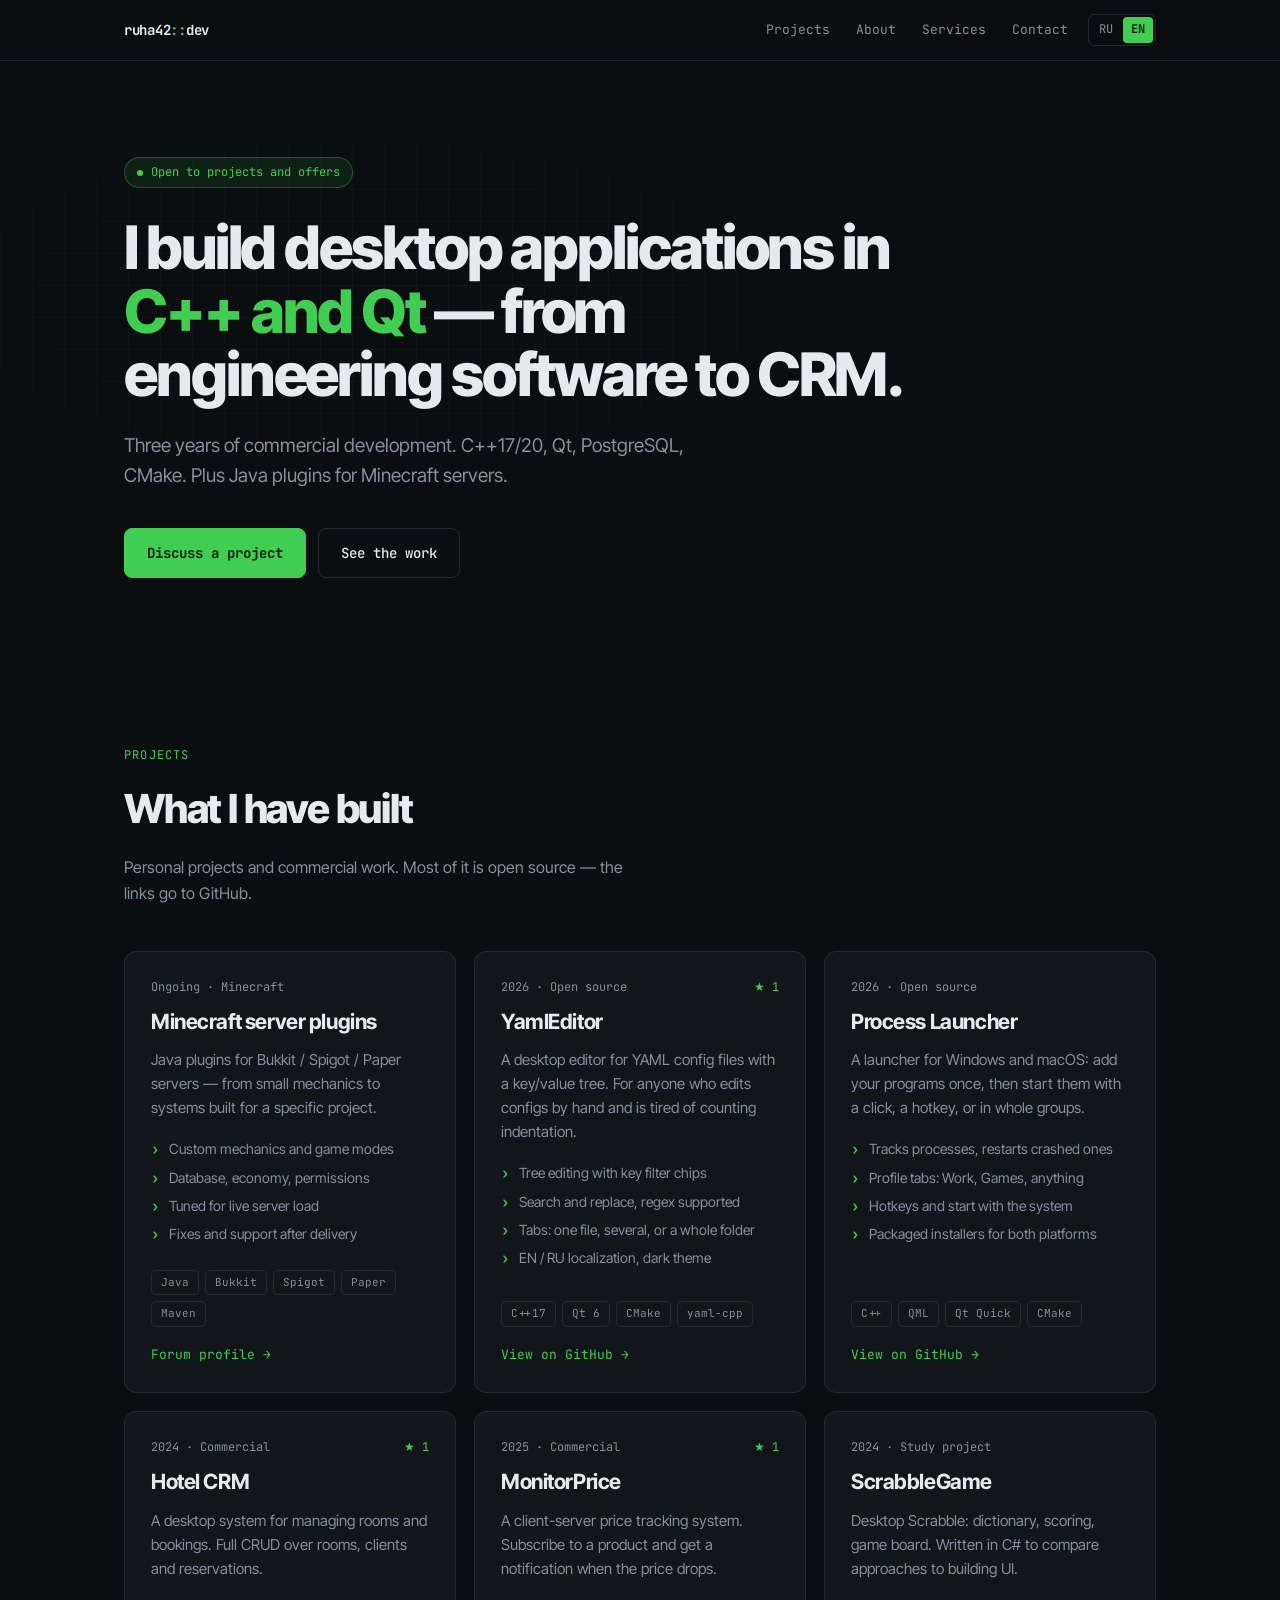
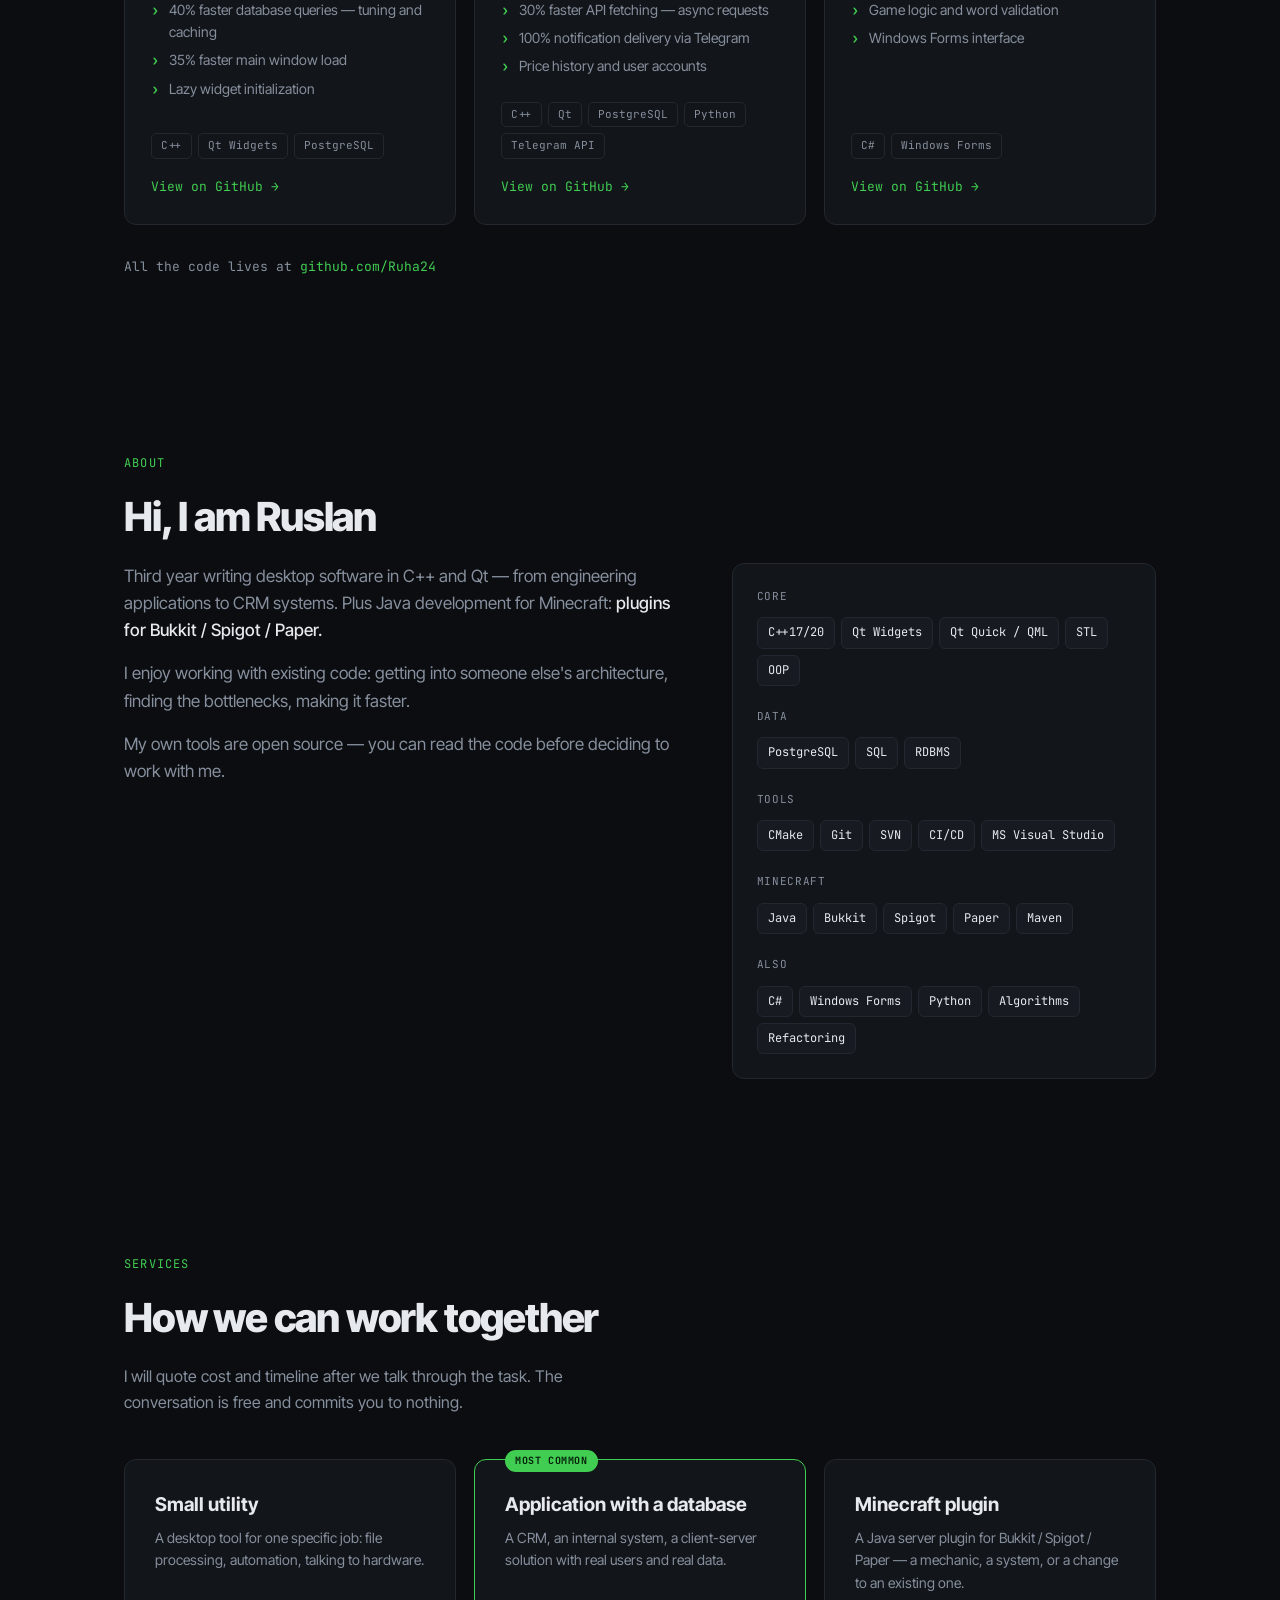
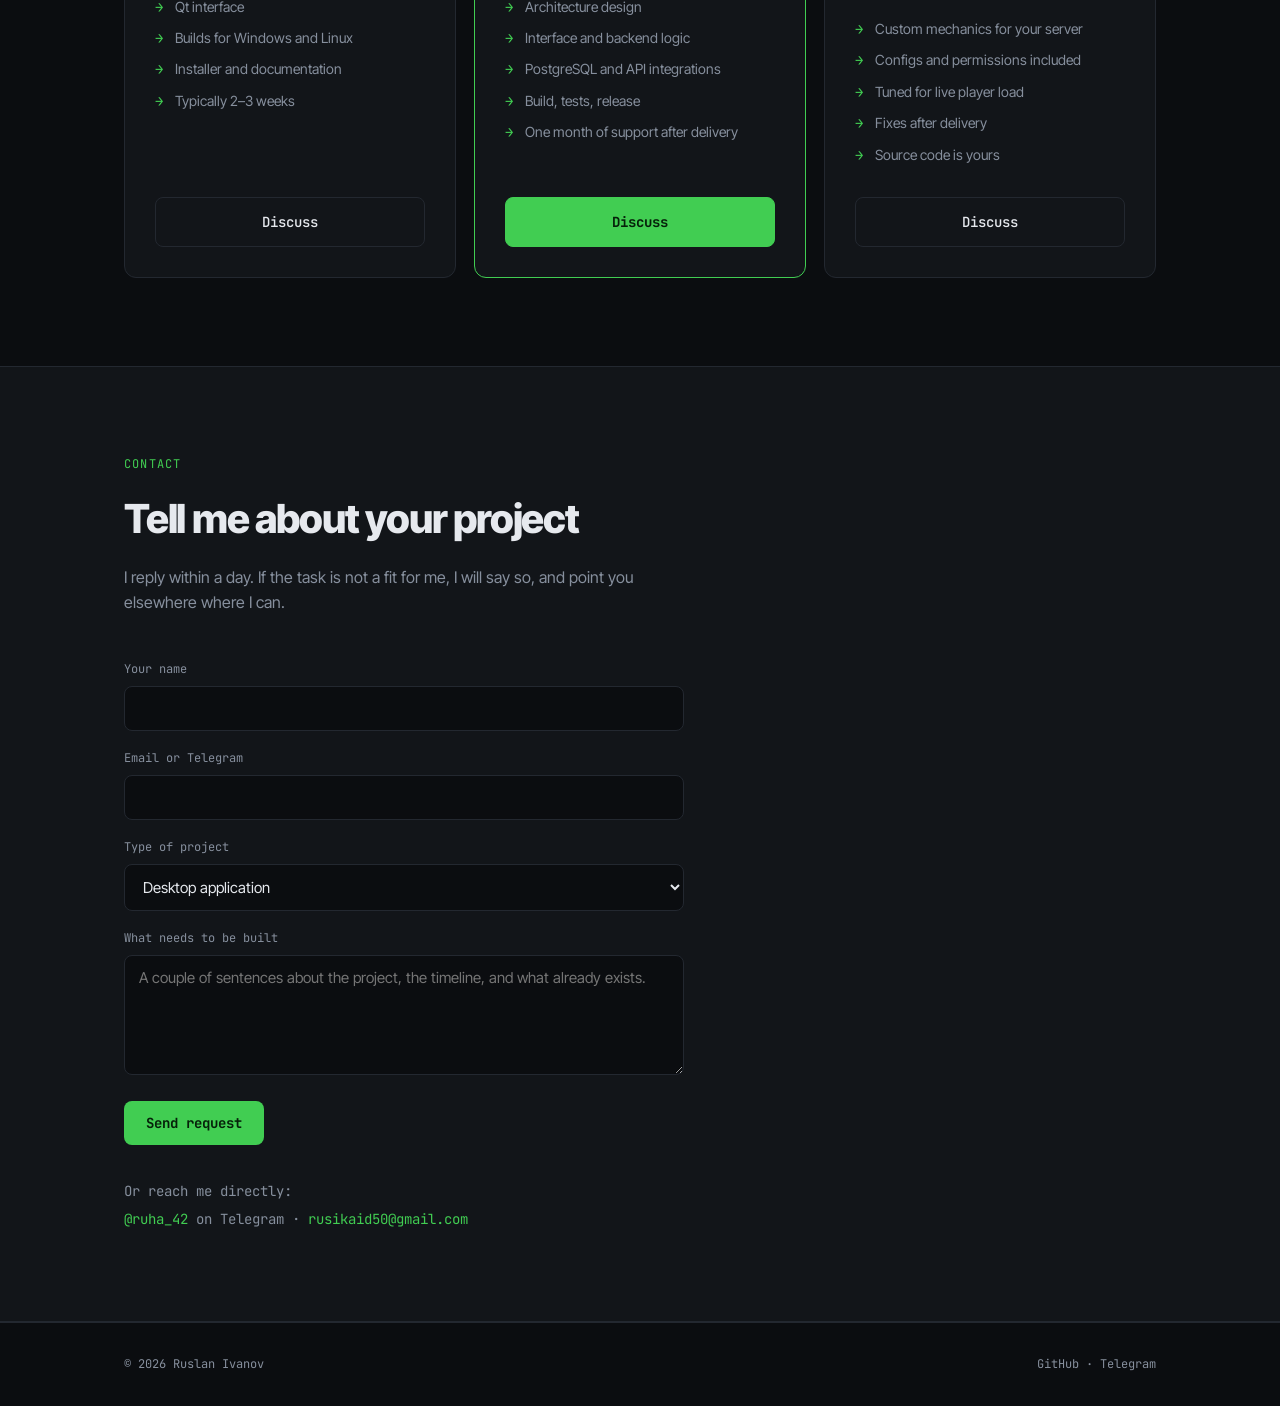
==== en/index.html @ a9521fc8 "Added multi language site" ====
<!DOCTYPE html>
<html lang="en">
<head>
<meta charset="utf-8">
<meta name="viewport" content="width=device-width, initial-scale=1">
<title>Ruslan Ivanov — C++ / Qt Developer</title>
<meta name="description" content="C++ developer with commercial experience. Desktop applications in C++17/20, Qt, PostgreSQL, CMake.">
<link rel="alternate" hreflang="ru" href="/">
<link rel="alternate" hreflang="en" href="/en/">
<link rel="alternate" hreflang="x-default" href="/">
<link rel="preconnect" href="https://fonts.googleapis.com">
<link rel="preconnect" href="https://fonts.gstatic.com" crossorigin>
<link href="https://fonts.googleapis.com/css2?family=JetBrains+Mono:wght@400;500;700&family=Inter+Tight:wght@400;500;700;800&display=swap" rel="stylesheet">
<style>
:root{
  --ink:#0B0D10;
  --panel:#121519;
  --panel-2:#171B21;
  --line:#232830;
  --text:#E6E9EE;
  --muted:#868F9D;
  --signal:#41CD52;      /* Qt green */
  --signal-dim:rgba(65,205,82,.1);
  --mono:'JetBrains Mono',ui-monospace,monospace;
  --sans:'Inter Tight',system-ui,sans-serif;
}
*{box-sizing:border-box;margin:0;padding:0}
html{scroll-behavior:smooth}
body{background:var(--ink);color:var(--text);font-family:var(--sans);line-height:1.6;-webkit-font-smoothing:antialiased}
a{color:inherit}
.wrap{max-width:1080px;margin:0 auto;padding:0 24px}

nav{position:sticky;top:0;z-index:50;background:rgba(11,13,16,.85);backdrop-filter:blur(12px);border-bottom:1px solid var(--line)}
.nav-in{display:flex;align-items:center;justify-content:space-between;height:60px}
.logo{font-family:var(--mono);font-size:14px;font-weight:700;letter-spacing:-.02em}
.logo b{color:var(--signal)}
.nav-links{display:flex;gap:26px;font-family:var(--mono);font-size:13px}
.nav-links a{text-decoration:none;color:var(--muted);transition:color .2s}
.nav-links a:hover{color:var(--text)}
.lang{display:flex;gap:2px;font-family:var(--mono);font-size:12px;border:1px solid var(--line);border-radius:6px;padding:2px}
.lang a{text-decoration:none;color:var(--muted);padding:3px 8px;border-radius:4px;transition:.2s}
.lang a:hover{color:var(--text)}
.lang a.on{background:var(--signal);color:#06210A;font-weight:700}
.nav-right{display:flex;align-items:center;gap:20px}
@media(max-width:680px){.nav-links{display:none}}

.hero{padding:96px 0 80px;position:relative;overflow:hidden}
.hero::before{
  content:"";position:absolute;inset:0;
  background:linear-gradient(var(--line) 1px,transparent 1px) 0 0/100% 32px,
             linear-gradient(90deg,var(--line) 1px,transparent 1px) 0 0/32px 100%;
  opacity:.3;
  mask-image:radial-gradient(ellipse 70% 60% at 28% 40%,#000 0%,transparent 75%);
  pointer-events:none;
}
.hero-in{position:relative}
.status{display:inline-flex;align-items:center;gap:8px;font-family:var(--mono);font-size:12px;color:var(--signal);
  border:1px solid rgba(65,205,82,.3);background:var(--signal-dim);padding:5px 12px;border-radius:100px;margin-bottom:28px}
.dot{width:6px;height:6px;border-radius:50%;background:var(--signal);animation:pulse 2s infinite}
@keyframes pulse{0%,100%{opacity:1}50%{opacity:.35}}
h1{font-size:clamp(34px,5.6vw,60px);font-weight:800;line-height:1.06;letter-spacing:-.035em;max-width:20ch;margin-bottom:24px}
h1 em{font-style:normal;color:var(--signal)}
.lede{font-size:19px;color:var(--muted);max-width:56ch;margin-bottom:36px}
.btns{display:flex;gap:12px;flex-wrap:wrap}
.btn{font-family:var(--mono);font-size:14px;font-weight:500;padding:13px 22px;border-radius:8px;
  text-decoration:none;border:1px solid var(--line);transition:.2s;display:inline-block}
.btn-a{background:var(--signal);color:#06210A;border-color:var(--signal);font-weight:700}
.btn-a:hover{background:#5BDD6B;transform:translateY(-2px)}
.btn-b{color:var(--text)}
.btn-b:hover{border-color:var(--muted);background:var(--panel)}


section{padding:88px 0}
.eyebrow{font-family:var(--mono);font-size:12px;color:var(--signal);letter-spacing:.1em;text-transform:uppercase;margin-bottom:12px}
h2{font-size:clamp(28px,4vw,40px);font-weight:800;letter-spacing:-.03em;margin-bottom:14px}
.sub{color:var(--muted);max-width:58ch;margin-bottom:44px}

.grid{display:grid;grid-template-columns:repeat(auto-fill,minmax(310px,1fr));gap:18px}
.card{background:var(--panel);border:1px solid var(--line);border-radius:12px;padding:26px;
  transition:.25s;position:relative;overflow:hidden;display:flex;flex-direction:column}
.card::after{content:"";position:absolute;top:0;left:0;right:0;height:2px;background:var(--signal);
  transform:scaleX(0);transform-origin:left;transition:transform .3s}
.card:hover{border-color:#31384380;transform:translateY(-4px)}
.card:hover::after{transform:scaleX(1)}
.card-meta{font-family:var(--mono);font-size:12px;color:var(--muted);display:flex;justify-content:space-between;align-items:center}
.star{color:var(--signal)}
.card h3{font-size:21px;font-weight:700;letter-spacing:-.02em;margin:8px 0 10px}
.card p{font-size:15px;color:var(--muted);margin-bottom:18px}
.card ul{list-style:none;margin:0 0 18px;font-size:14px;color:var(--muted)}
.card li{padding-left:18px;position:relative;margin-bottom:6px}
.card li::before{content:"›";position:absolute;left:0;color:var(--signal);font-family:var(--mono);font-weight:700}
.tags{display:flex;gap:6px;flex-wrap:wrap;margin-top:auto}
.tag{font-family:var(--mono);font-size:11px;color:var(--muted);border:1px solid var(--line);padding:3px 9px;border-radius:5px}
.card-link{display:inline-block;margin-top:18px;font-family:var(--mono);font-size:13px;color:var(--signal);text-decoration:none}
.card-link:hover{text-decoration:underline}
.gh-note{margin-top:32px;font-family:var(--mono);font-size:13px;color:var(--muted)}
.gh-note a{color:var(--signal);text-decoration:none}
.gh-note a:hover{text-decoration:underline}

.about{display:grid;grid-template-columns:1.3fr 1fr;gap:56px;align-items:start}
@media(max-width:880px){.about{grid-template-columns:1fr;gap:36px}}
.about p{margin-bottom:16px;color:var(--muted);font-size:17px}
.about p strong{color:var(--text);font-weight:500}
.stack-box{background:var(--panel);border:1px solid var(--line);border-radius:12px;padding:24px}
.stack-t{font-family:var(--mono);font-size:11px;color:var(--muted);text-transform:uppercase;letter-spacing:.06em;margin-bottom:12px}
.stack-t:not(:first-child){margin-top:22px}
.chips{display:flex;flex-wrap:wrap;gap:6px}
.chip{font-family:var(--mono);font-size:12px;background:var(--panel-2);border:1px solid var(--line);padding:5px 10px;border-radius:6px}

.prices{display:grid;grid-template-columns:repeat(3,1fr);gap:18px}
@media(max-width:880px){.prices{grid-template-columns:1fr}}
.price{background:var(--panel);border:1px solid var(--line);border-radius:12px;padding:30px;display:flex;flex-direction:column}
.price.hi{border-color:var(--signal);position:relative}
.price.hi::before{content:"most common";position:absolute;top:-10px;left:30px;font-family:var(--mono);font-size:10px;
  text-transform:uppercase;letter-spacing:.06em;background:var(--signal);color:#06210A;padding:3px 10px;border-radius:100px;font-weight:700}
.price h3{font-size:19px;font-weight:700;margin-bottom:6px}
.price-desc{font-size:14px;color:var(--muted);margin-bottom:20px;min-height:44px}
.price ul{list-style:none;margin:4px 0 22px;flex:1}
.price li{font-size:14px;color:var(--muted);padding-left:20px;position:relative;margin-bottom:9px}
.price li::before{content:"→";position:absolute;left:0;color:var(--signal);font-family:var(--mono)}
.price .btn{text-align:center}

.contact{background:var(--panel);border-block:1px solid var(--line)}
.form{max-width:560px}
.field{margin-bottom:18px}
label{display:block;font-family:var(--mono);font-size:12px;color:var(--muted);margin-bottom:7px}
input,textarea,select{width:100%;background:var(--ink);border:1px solid var(--line);border-radius:8px;
  padding:12px 14px;color:var(--text);font-family:var(--sans);font-size:15px;transition:.2s}
input:focus,textarea:focus,select:focus{outline:none;border-color:var(--signal);box-shadow:0 0 0 3px var(--signal-dim)}
textarea{resize:vertical;min-height:120px}
.form button{border:none;cursor:pointer;font-family:var(--mono);width:auto}
.direct{margin-top:32px;font-family:var(--mono);font-size:14px;color:var(--muted);line-height:2}
.direct a{color:var(--signal);text-decoration:none}
.direct a:hover{text-decoration:underline}

footer{padding:32px 0;border-top:1px solid var(--line)}
.foot{display:flex;justify-content:space-between;flex-wrap:wrap;gap:12px;font-family:var(--mono);font-size:12px;color:var(--muted)}
.foot a{text-decoration:none;transition:color .2s}
.foot a:hover{color:var(--text)}

*:focus-visible{outline:2px solid var(--signal);outline-offset:3px}
@media(prefers-reduced-motion:reduce){*{animation:none!important;transition:none!important}}
</style>
</head>
<body>

<nav>
  <div class="wrap nav-in">
    <div class="logo">ruha42<b>::</b>dev</div>
    <div class="nav-right">
      <div class="nav-links">
        <a href="#works">Projects</a>
        <a href="#about">About</a>
        <a href="#pricing">Services</a>
        <a href="#contact">Contact</a>
      </div>
      <div class="lang">
        <a href="/" data-lang="ru">RU</a>
        <a href="/en/" class="on" data-lang="en">EN</a>
      </div>
    </div>
  </div>
</nav>

<header class="hero">
  <div class="wrap hero-in">
    <div class="status"><span class="dot"></span>Open to projects and offers</div>
    <h1>I build desktop applications in <em>C++ and Qt</em> — from engineering software to CRM.</h1>
    <p class="lede">Three years of commercial development. C++17/20, Qt, PostgreSQL, CMake. Plus Java plugins for Minecraft servers.</p>
    <div class="btns">
      <a href="#contact" class="btn btn-a">Discuss a project</a>
      <a href="#works" class="btn btn-b">See the work</a>
    </div>
  </div>
</header>

<section id="works">
  <div class="wrap">
    <div class="eyebrow">Projects</div>
    <h2>What I have built</h2>
    <p class="sub">Personal projects and commercial work. Most of it is open source — the links go to GitHub.</p>
    <div class="grid">

      <article class="card">
        <div class="card-meta"><span>Ongoing · Minecraft</span></div>
        <h3>Minecraft server plugins</h3>
        <p>Java plugins for Bukkit / Spigot / Paper servers — from small mechanics to systems built for a specific project.</p>
        <ul>
          <li>Custom mechanics and game modes</li>
          <li>Database, economy, permissions</li>
          <li>Tuned for live server load</li>
          <li>Fixes and support after delivery</li>
        </ul>
        <div class="tags"><span class="tag">Java</span><span class="tag">Bukkit</span><span class="tag">Spigot</span><span class="tag">Paper</span><span class="tag">Maven</span></div>
        <a href="https://black-minecraft.com/threads/java-razrabotchik-pod-bukkit-spigot-paper.15407/" class="card-link">Forum profile →</a>
      </article>

      <article class="card">
        <div class="card-meta"><span>2026 · Open source</span><span class="star">★ 1</span></div>
        <h3>YamlEditor</h3>
        <p>A desktop editor for YAML config files with a key/value tree. For anyone who edits configs by hand and is tired of counting indentation.</p>
        <ul>
          <li>Tree editing with key filter chips</li>
          <li>Search and replace, regex supported</li>
          <li>Tabs: one file, several, or a whole folder</li>
          <li>EN / RU localization, dark theme</li>
        </ul>
        <div class="tags"><span class="tag">C++17</span><span class="tag">Qt 6</span><span class="tag">CMake</span><span class="tag">yaml-cpp</span></div>
        <a href="https://github.com/Ruha24/YamlEditor" class="card-link">View on GitHub →</a>
      </article>

      <article class="card">
        <div class="card-meta"><span>2026 · Open source</span></div>
        <h3>Process Launcher</h3>
        <p>A launcher for Windows and macOS: add your programs once, then start them with a click, a hotkey, or in whole groups.</p>
        <ul>
          <li>Tracks processes, restarts crashed ones</li>
          <li>Profile tabs: Work, Games, anything</li>
          <li>Hotkeys and start with the system</li>
          <li>Packaged installers for both platforms</li>
        </ul>
        <div class="tags"><span class="tag">C++</span><span class="tag">QML</span><span class="tag">Qt Quick</span><span class="tag">CMake</span></div>
        <a href="https://github.com/Ruha24/ProcessLauncher" class="card-link">View on GitHub →</a>
      </article>

      <article class="card">
        <div class="card-meta"><span>2024 · Commercial</span><span class="star">★ 1</span></div>
        <h3>Hotel CRM</h3>
        <p>A desktop system for managing rooms and bookings. Full CRUD over rooms, clients and reservations.</p>
        <ul>
          <li>40% faster database queries — tuning and caching</li>
          <li>35% faster main window load</li>
          <li>Lazy widget initialization</li>
        </ul>
        <div class="tags"><span class="tag">C++</span><span class="tag">Qt Widgets</span><span class="tag">PostgreSQL</span></div>
        <a href="https://github.com/Ruha24/HotelQt" class="card-link">View on GitHub →</a>
      </article>

      <article class="card">
        <div class="card-meta"><span>2025 · Commercial</span><span class="star">★ 1</span></div>
        <h3>MonitorPrice</h3>
        <p>A client-server price tracking system. Subscribe to a product and get a notification when the price drops.</p>
        <ul>
          <li>30% faster API fetching — async requests</li>
          <li>100% notification delivery via Telegram</li>
          <li>Price history and user accounts</li>
        </ul>
        <div class="tags"><span class="tag">C++</span><span class="tag">Qt</span><span class="tag">PostgreSQL</span><span class="tag">Python</span><span class="tag">Telegram API</span></div>
        <a href="https://github.com/Ruha24/MonitorPrice" class="card-link">View on GitHub →</a>
      </article>

      <article class="card">
        <div class="card-meta"><span>2024 · Study project</span></div>
        <h3>ScrabbleGame</h3>
        <p>Desktop Scrabble: dictionary, scoring, game board. Written in C# to compare approaches to building UI.</p>
        <ul>
          <li>Game logic and word validation</li>
          <li>Windows Forms interface</li>
        </ul>
        <div class="tags"><span class="tag">C#</span><span class="tag">Windows Forms</span></div>
        <a href="https://github.com/Ruha24/ScrabbleGame" class="card-link">View on GitHub →</a>
      </article>

    </div>
    <p class="gh-note">All the code lives at <a href="https://github.com/Ruha24">github.com/Ruha24</a></p>
  </div>
</section>

<section id="about">
  <div class="wrap">
    <div class="eyebrow">About</div>
    <h2>Hi, I am Ruslan</h2>
    <div class="about">
      <div>
        <p>Third year writing desktop software in C++ and Qt — from engineering applications to CRM systems. Plus Java development for Minecraft: <strong>plugins for Bukkit / Spigot / Paper.</strong></p>
        <p>I enjoy working with existing code: getting into someone else's architecture, finding the bottlenecks, making it faster.</p>
        <p>My own tools are open source — you can read the code before deciding to work with me.</p>
      </div>
      <aside class="stack-box">
        <div class="stack-t">Core</div>
        <div class="chips"><span class="chip">C++17/20</span><span class="chip">Qt Widgets</span><span class="chip">Qt Quick / QML</span><span class="chip">STL</span><span class="chip">OOP</span></div>
        <div class="stack-t">Data</div>
        <div class="chips"><span class="chip">PostgreSQL</span><span class="chip">SQL</span><span class="chip">RDBMS</span></div>
        <div class="stack-t">Tools</div>
        <div class="chips"><span class="chip">CMake</span><span class="chip">Git</span><span class="chip">SVN</span><span class="chip">CI/CD</span><span class="chip">MS Visual Studio</span></div>
        <div class="stack-t">Minecraft</div>
        <div class="chips"><span class="chip">Java</span><span class="chip">Bukkit</span><span class="chip">Spigot</span><span class="chip">Paper</span><span class="chip">Maven</span></div>
        <div class="stack-t">Also</div>
        <div class="chips"><span class="chip">C#</span><span class="chip">Windows Forms</span><span class="chip">Python</span><span class="chip">Algorithms</span><span class="chip">Refactoring</span></div>
      </aside>
    </div>
  </div>
</section>

<section id="pricing">
  <div class="wrap">
    <div class="eyebrow">Services</div>
    <h2>How we can work together</h2>
    <p class="sub">I will quote cost and timeline after we talk through the task. The conversation is free and commits you to nothing.</p>
    <div class="prices">

      <div class="price">
        <h3>Small utility</h3>
        <p class="price-desc">A desktop tool for one specific job: file processing, automation, talking to hardware.</p>
        <ul>
          <li>Qt interface</li>
          <li>Builds for Windows and Linux</li>
          <li>Installer and documentation</li>
          <li>Typically 2–3 weeks</li>
        </ul>
        <a href="#contact" class="btn btn-b">Discuss</a>
      </div>

      <div class="price hi">
        <h3>Application with a database</h3>
        <p class="price-desc">A CRM, an internal system, a client-server solution with real users and real data.</p>
        <ul>
          <li>Architecture design</li>
          <li>Interface and backend logic</li>
          <li>PostgreSQL and API integrations</li>
          <li>Build, tests, release</li>
          <li>One month of support after delivery</li>
        </ul>
        <a href="#contact" class="btn btn-a">Discuss</a>
      </div>

      <div class="price">
        <h3>Minecraft plugin</h3>
        <p class="price-desc">A Java server plugin for Bukkit / Spigot / Paper — a mechanic, a system, or a change to an existing one.</p>
        <ul>
          <li>Custom mechanics for your server</li>
          <li>Configs and permissions included</li>
          <li>Tuned for live player load</li>
          <li>Fixes after delivery</li>
          <li>Source code is yours</li>
        </ul>
        <a href="#contact" class="btn btn-b">Discuss</a>
      </div>

    </div>
  </div>
</section>

<section id="contact" class="contact">
  <div class="wrap">
    <div class="eyebrow">Contact</div>
    <h2>Tell me about your project</h2>
    <p class="sub">I reply within a day. If the task is not a fit for me, I will say so, and point you elsewhere where I can.</p>

    <form class="form" id="contactForm">
      <div class="field">
        <label for="name">Your name</label>
        <input id="name" name="name" type="text" required>
      </div>
      <div class="field">
        <label for="contact">Email or Telegram</label>
        <input id="contact" name="contact" type="text" required>
      </div>
      <div class="field">
        <label for="kind">Type of project</label>
        <select id="kind" name="kind">
          <option>Desktop application</option>
          <option>Application with a database</option>
          <option>Minecraft plugin</option>
          <option>Changes to an existing project</option>
          <option>Something else</option>
        </select>
      </div>
      <div class="field">
        <label for="msg">What needs to be built</label>
        <textarea id="msg" name="msg" placeholder="A couple of sentences about the project, the timeline, and what already exists." required></textarea>
      </div>
      <button type="submit" class="btn btn-a">Send request</button>
    </form>

    <p class="direct">
      Or reach me directly:<br>
      <a href="https://t.me/ruha_42">@ruha_42</a> on Telegram · <a href="mailto:rusikaid50@gmail.com">rusikaid50@gmail.com</a>
    </p>
  </div>
</section>

<footer>
  <div class="wrap foot">
    <div>© 2026 Ruslan Ivanov</div>
    <div><a href="https://github.com/Ruha24">GitHub</a> · <a href="https://t.me/ruha_42">Telegram</a></div>
  </div>
</footer>

<script>
// Remember explicit language choice
document.querySelectorAll('.lang a').forEach(function(a){
  a.addEventListener('click', function(){
    try{ localStorage.setItem('lang', this.dataset.lang); }catch(e){}
  });
});

document.getElementById('contactForm').addEventListener('submit', function(e){
  e.preventDefault();
  const btn = this.querySelector('button');
  btn.textContent = 'Sent ✓';
  btn.disabled = true;
});
</script>

</body>
</html>
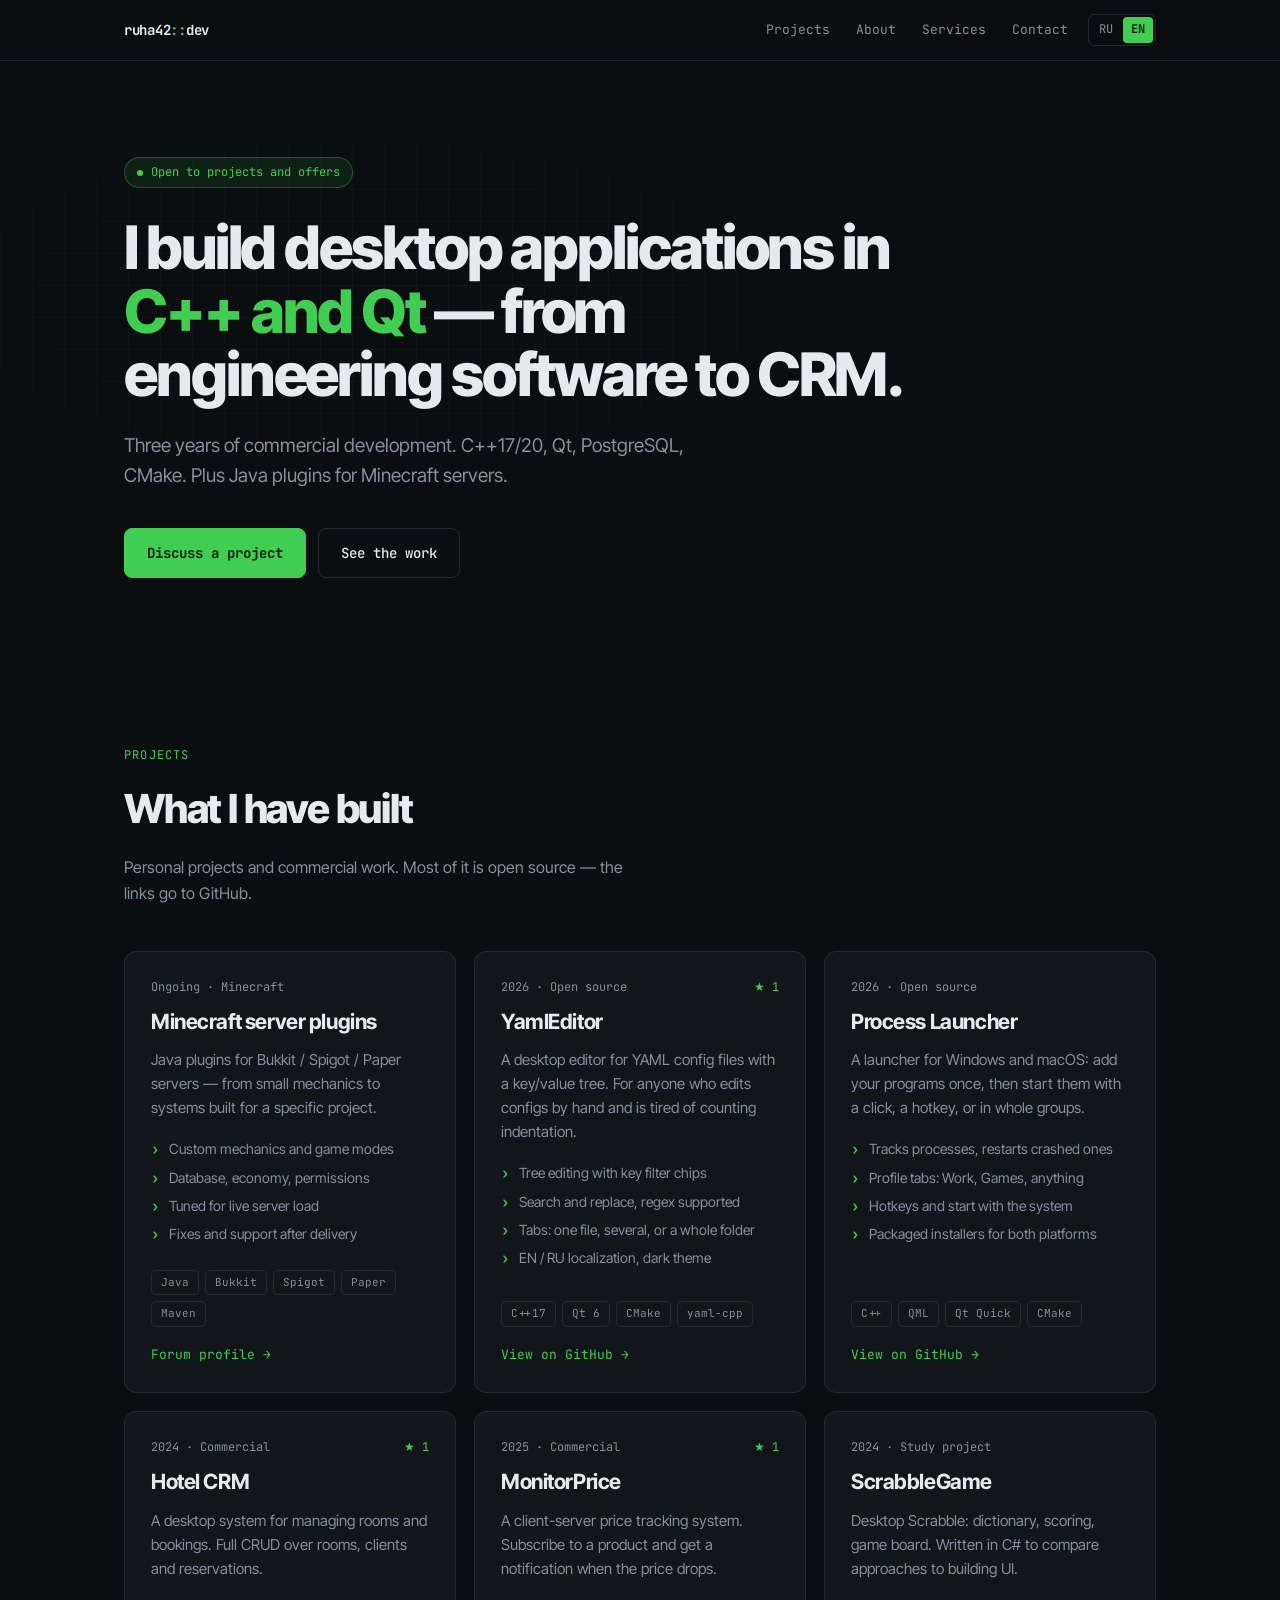
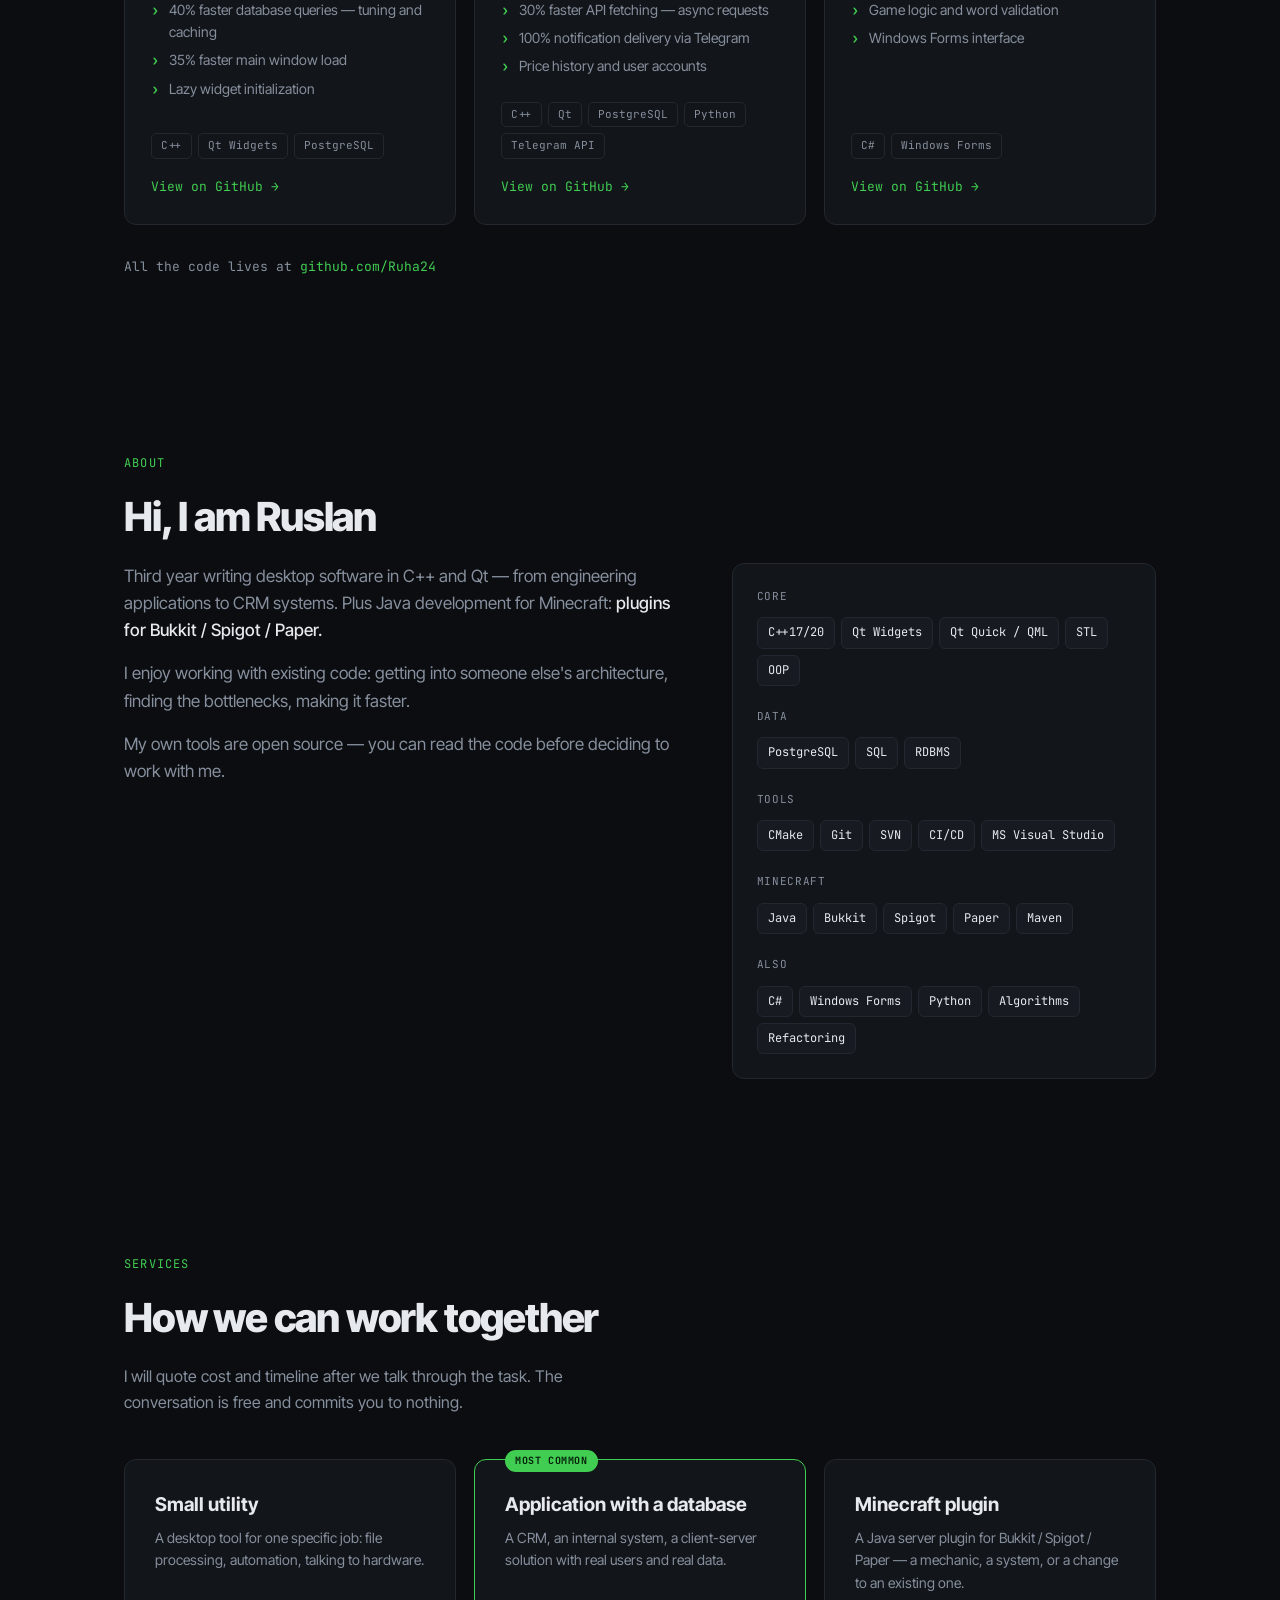
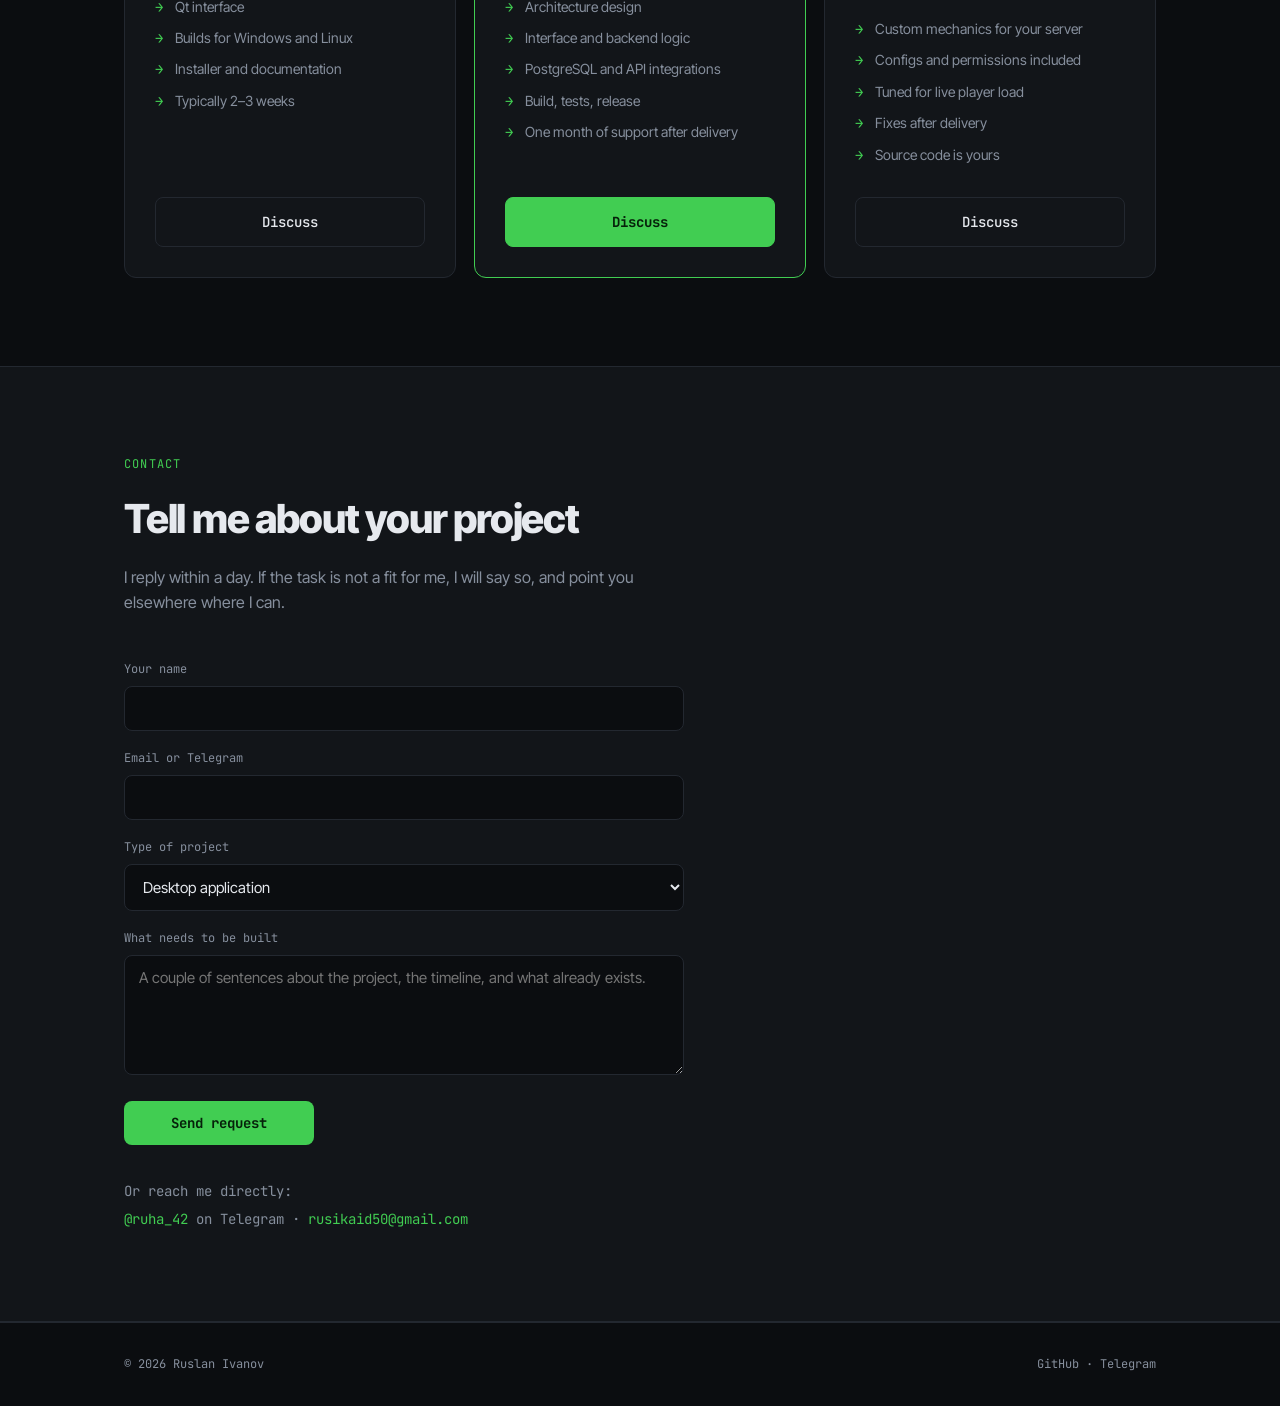
==== commit eaa1ed66: "Added icon, send message on form to mail" ====
--- a/en/index.html
+++ b/en/index.html
@@ -5,6 +5,7 @@
 <meta name="viewport" content="width=device-width, initial-scale=1">
 <title>Ruslan Ivanov — C++ / Qt Developer</title>
 <meta name="description" content="C++ developer with commercial experience. Desktop applications in C++17/20, Qt, PostgreSQL, CMake.">
+<link rel="icon" href="/favicon.svg" type="image/svg+xml">
 <link rel="alternate" hreflang="ru" href="/">
 <link rel="alternate" hreflang="en" href="/en/">
 <link rel="alternate" hreflang="x-default" href="/">
@@ -128,7 +129,8 @@
   padding:12px 14px;color:var(--text);font-family:var(--sans);font-size:15px;transition:.2s}
 input:focus,textarea:focus,select:focus{outline:none;border-color:var(--signal);box-shadow:0 0 0 3px var(--signal-dim)}
 textarea{resize:vertical;min-height:120px}
-.form button{border:none;cursor:pointer;font-family:var(--mono);width:auto}
+.form button{border:none;cursor:pointer;font-family:var(--mono);width:auto;min-width:190px;text-align:center;transition:.2s}
+.form button:disabled{opacity:.7;cursor:default}
 .direct{margin-top:32px;font-family:var(--mono);font-size:14px;color:var(--muted);line-height:2}
 .direct a{color:var(--signal);text-decoration:none}
 .direct a:hover{text-decoration:underline}
@@ -347,18 +349,18 @@
     <h2>Tell me about your project</h2>
     <p class="sub">I reply within a day. If the task is not a fit for me, I will say so, and point you elsewhere where I can.</p>
 
-    <form class="form" id="contactForm">
+    <form class="form" id="contactForm" action="https://formspree.io/f/mgogopkp" method="POST">
       <div class="field">
         <label for="name">Your name</label>
-        <input id="name" name="name" type="text" required>
+        <input id="name" name="Name" type="text" required>
       </div>
       <div class="field">
         <label for="contact">Email or Telegram</label>
-        <input id="contact" name="contact" type="text" required>
+        <input id="contact" name="Contact" type="text" required>
       </div>
       <div class="field">
         <label for="kind">Type of project</label>
-        <select id="kind" name="kind">
+        <select id="kind" name="Type">
           <option>Desktop application</option>
           <option>Application with a database</option>
           <option>Minecraft plugin</option>
@@ -368,7 +370,7 @@
       </div>
       <div class="field">
         <label for="msg">What needs to be built</label>
-        <textarea id="msg" name="msg" placeholder="A couple of sentences about the project, the timeline, and what already exists." required></textarea>
+        <textarea id="msg" name="Message" placeholder="A couple of sentences about the project, the timeline, and what already exists." required></textarea>
       </div>
       <button type="submit" class="btn btn-a">Send request</button>
     </form>
@@ -395,11 +397,28 @@
   });
 });
 
-document.getElementById('contactForm').addEventListener('submit', function(e){
+document.getElementById('contactForm').addEventListener('submit', async function(e){
   e.preventDefault();
-  const btn = this.querySelector('button');
-  btn.textContent = 'Sent ✓';
+  const form = this, btn = form.querySelector('button'), original = btn.textContent;
   btn.disabled = true;
+  btn.textContent = 'Sending…';
+  try{
+    const res = await fetch(form.action, {
+      method: 'POST',
+      body: new FormData(form),
+      headers: { 'Accept': 'application/json' }
+    });
+    if(res.ok){
+      btn.textContent = 'Sent ✓';
+      form.reset();
+    } else {
+      throw new Error('bad response');
+    }
+  } catch(err){
+    btn.textContent = 'Failed — message me on Telegram';
+    btn.disabled = false;
+    setTimeout(function(){ btn.textContent = original; }, 5000);
+  }
 });
 </script>
 
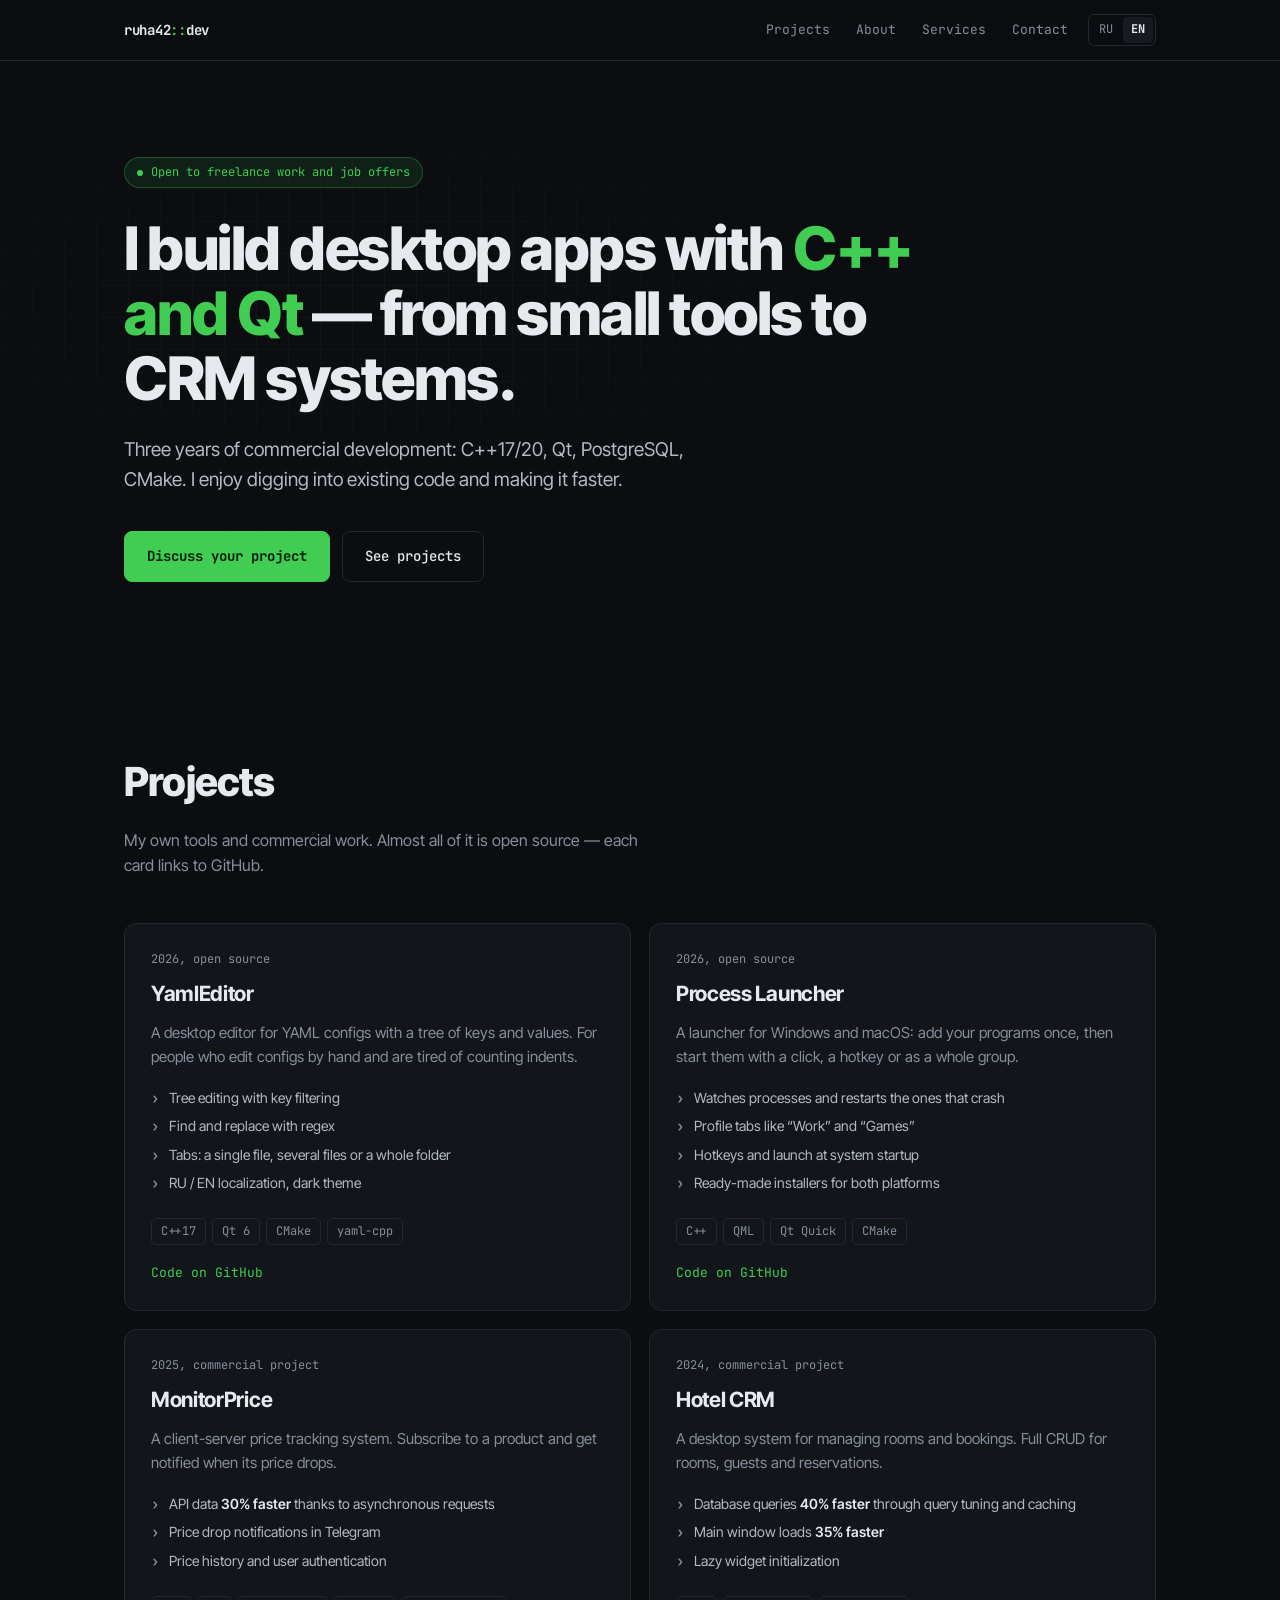
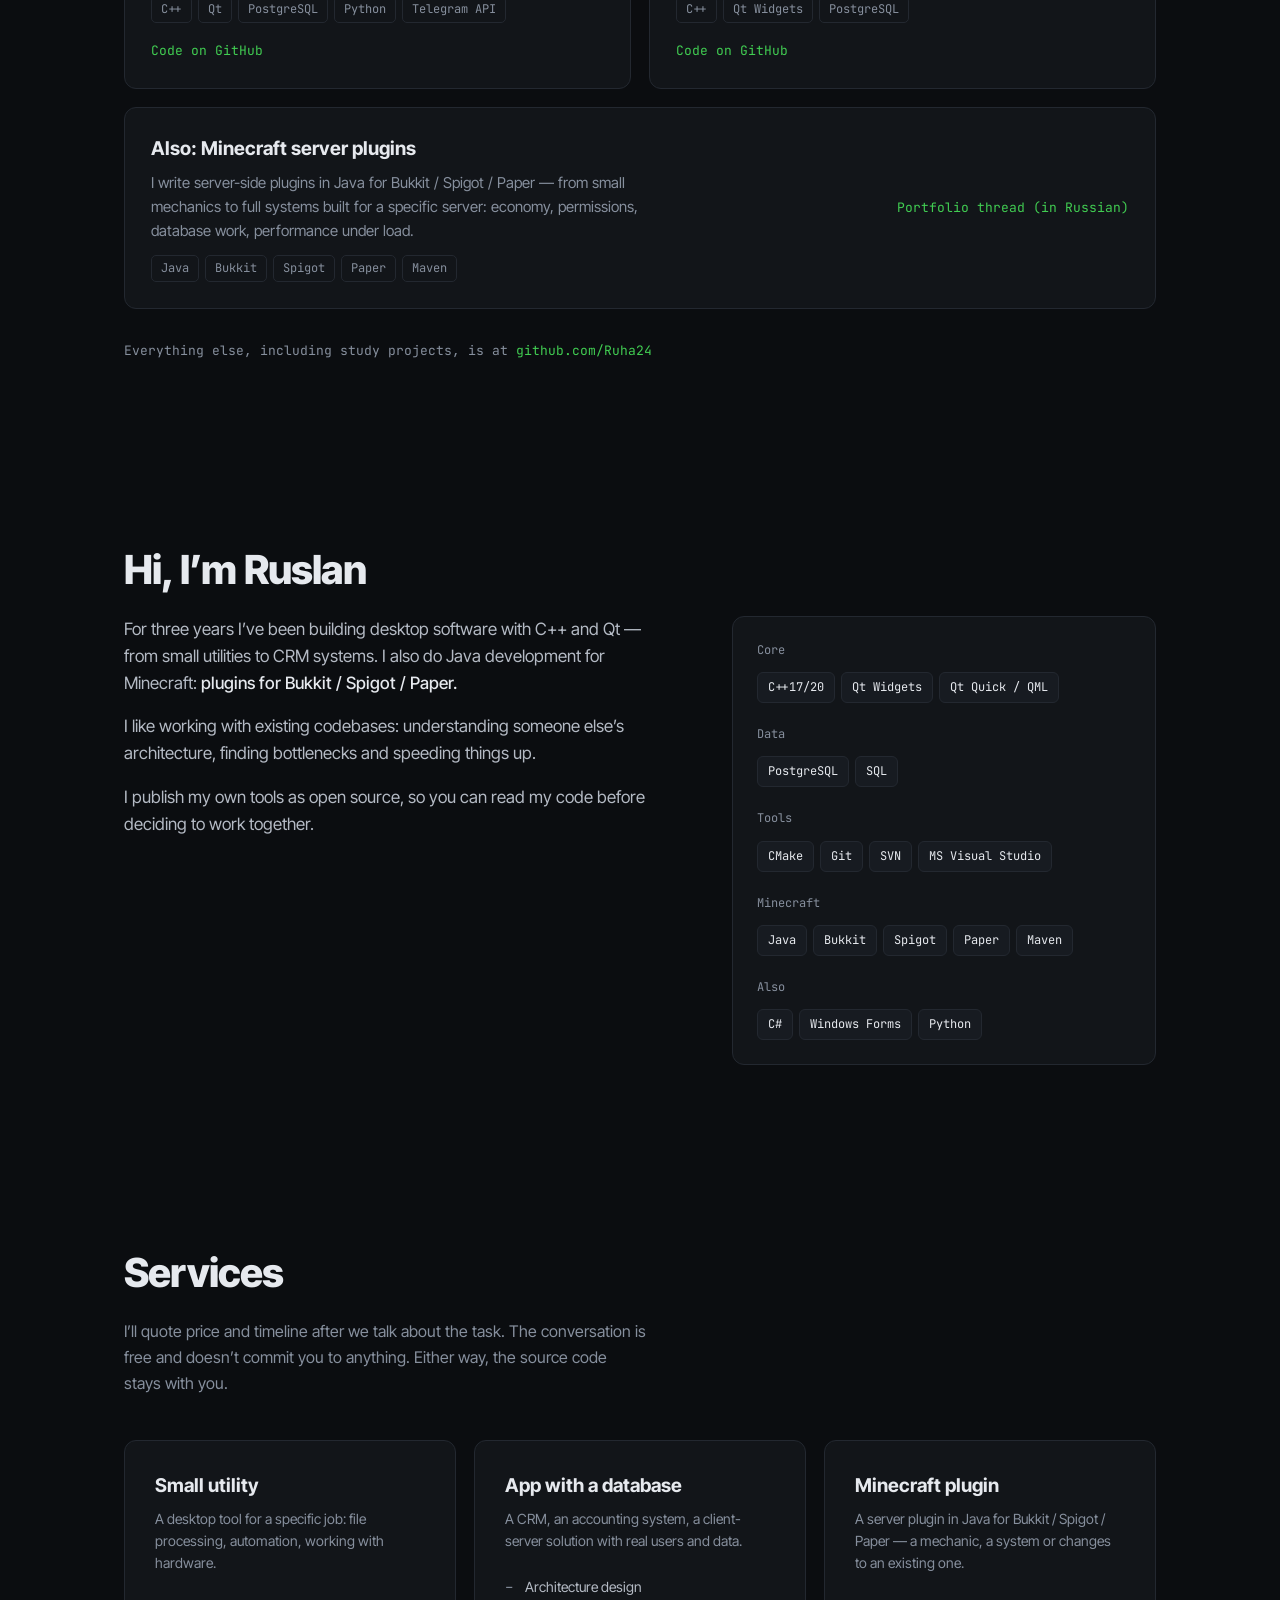
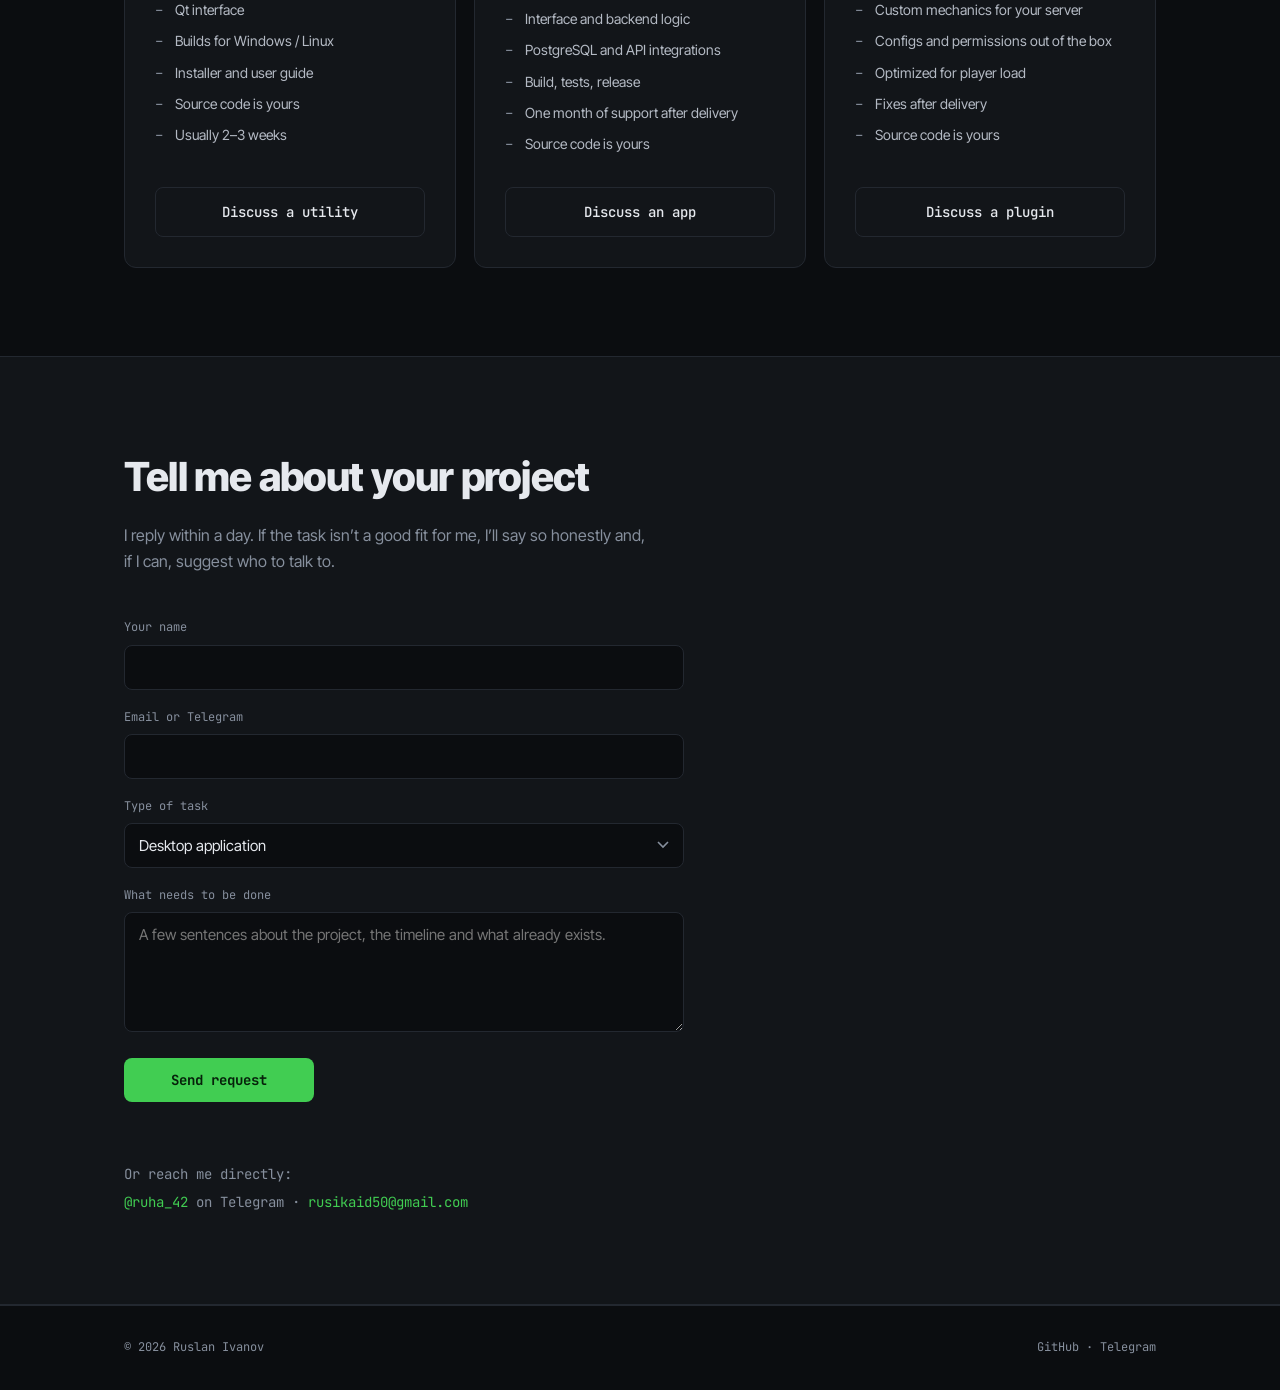
==== commit 95a98ffa: "Add Open Graph previews, absolute hreflang links and page refresh" ====
--- a/en/index.html
+++ b/en/index.html
@@ -3,24 +3,42 @@
 <head>
 <meta charset="utf-8">
 <meta name="viewport" content="width=device-width, initial-scale=1">
-<title>Ruslan Ivanov — C++ / Qt Developer</title>
-<meta name="description" content="C++ developer with commercial experience. Desktop applications in C++17/20, Qt, PostgreSQL, CMake.">
+<title>Ruslan Ivanov — C++ / Qt developer</title>
+<meta name="description" content="C++ developer with commercial experience. Desktop applications with C++17/20, Qt, PostgreSQL, CMake.">
+<meta name="theme-color" content="#0B0D10">
+
+<!-- Link previews in Telegram, Slack, LinkedIn etc. -->
+<meta property="og:type" content="website">
+<meta property="og:url" content="https://ruha24.github.io/en/">
+<meta property="og:title" content="Ruslan Ivanov — C++ / Qt developer">
+<meta property="og:description" content="Desktop apps with C++ and Qt, from small tools to CRM systems. Three years of commercial development.">
+<meta property="og:image" content="https://ruha24.github.io/og-en.png">
+<meta property="og:image:width" content="1200">
+<meta property="og:image:height" content="630">
+<meta property="og:locale" content="en_US">
+<meta property="og:locale:alternate" content="ru_RU">
+<meta name="twitter:card" content="summary_large_image">
+
 <link rel="icon" href="/favicon.svg" type="image/svg+xml">
-<link rel="alternate" hreflang="ru" href="/">
-<link rel="alternate" hreflang="en" href="/en/">
-<link rel="alternate" hreflang="x-default" href="/">
+<link rel="alternate" hreflang="ru" href="https://ruha24.github.io/">
+<link rel="alternate" hreflang="en" href="https://ruha24.github.io/en/">
+<link rel="alternate" hreflang="x-default" href="https://ruha24.github.io/">
+
+
 <link rel="preconnect" href="https://fonts.googleapis.com">
 <link rel="preconnect" href="https://fonts.gstatic.com" crossorigin>
 <link href="https://fonts.googleapis.com/css2?family=JetBrains+Mono:wght@400;500;700&family=Inter+Tight:wght@400;500;700;800&display=swap" rel="stylesheet">
 <style>
 :root{
+  color-scheme:dark;
   --ink:#0B0D10;
   --panel:#121519;
   --panel-2:#171B21;
   --line:#232830;
   --text:#E6E9EE;
+  --text-2:#B4BAC4;
   --muted:#868F9D;
-  --signal:#41CD52;      /* Qt green */
+  --signal:#41CD52; /* Qt green */
   --signal-dim:rgba(65,205,82,.1);
   --mono:'JetBrains Mono',ui-monospace,monospace;
   --sans:'Inter Tight',system-ui,sans-serif;
@@ -29,22 +47,33 @@
 html{scroll-behavior:smooth}
 body{background:var(--ink);color:var(--text);font-family:var(--sans);line-height:1.6;-webkit-font-smoothing:antialiased}
 a{color:inherit}
+img{max-width:100%;display:block}
 .wrap{max-width:1080px;margin:0 auto;padding:0 24px}
 
+/* ---------- Навигация ---------- */
 nav{position:sticky;top:0;z-index:50;background:rgba(11,13,16,.85);backdrop-filter:blur(12px);border-bottom:1px solid var(--line)}
 .nav-in{display:flex;align-items:center;justify-content:space-between;height:60px}
-.logo{font-family:var(--mono);font-size:14px;font-weight:700;letter-spacing:-.02em}
+.logo{font-family:var(--mono);font-size:14px;font-weight:700;letter-spacing:-.02em;text-decoration:none}
 .logo b{color:var(--signal)}
+.nav-right{display:flex;align-items:center;gap:20px}
 .nav-links{display:flex;gap:26px;font-family:var(--mono);font-size:13px}
-.nav-links a{text-decoration:none;color:var(--muted);transition:color .2s}
+.nav-links a{text-decoration:none;color:var(--muted);transition:color .2s;white-space:nowrap}
 .nav-links a:hover{color:var(--text)}
 .lang{display:flex;gap:2px;font-family:var(--mono);font-size:12px;border:1px solid var(--line);border-radius:6px;padding:2px}
 .lang a{text-decoration:none;color:var(--muted);padding:3px 8px;border-radius:4px;transition:.2s}
 .lang a:hover{color:var(--text)}
-.lang a.on{background:var(--signal);color:#06210A;font-weight:700}
-.nav-right{display:flex;align-items:center;gap:20px}
-@media(max-width:680px){.nav-links{display:none}}
-
+.lang a.on{background:var(--panel-2);color:var(--text);font-weight:700}
+
+/* На мобильном ссылки уходят во вторую строку и прокручиваются по горизонтали */
+@media(max-width:680px){
+  .nav-in{flex-wrap:wrap;height:auto;padding-top:12px}
+  .nav-right{display:contents}
+  .lang{order:1}
+  .nav-links{order:2;width:100%;gap:22px;overflow-x:auto;padding:10px 0 12px;scrollbar-width:none}
+  .nav-links::-webkit-scrollbar{display:none}
+}
+
+/* ---------- Шапка ---------- */
 .hero{padding:96px 0 80px;position:relative;overflow:hidden}
 .hero::before{
   content:"";position:absolute;inset:0;
@@ -54,14 +83,17 @@
   mask-image:radial-gradient(ellipse 70% 60% at 28% 40%,#000 0%,transparent 75%);
   pointer-events:none;
 }
-.hero-in{position:relative}
+.hero-in{position:relative;display:grid;grid-template-columns:1fr;gap:48px;align-items:center}
+/* Колонка со скриншотом появляется, только если картинка загрузилась */
+.hero-in:has(.hero-shot){grid-template-columns:1.15fr .85fr}
+@media(max-width:880px){.hero-in:has(.hero-shot){grid-template-columns:1fr}}
 .status{display:inline-flex;align-items:center;gap:8px;font-family:var(--mono);font-size:12px;color:var(--signal);
   border:1px solid rgba(65,205,82,.3);background:var(--signal-dim);padding:5px 12px;border-radius:100px;margin-bottom:28px}
 .dot{width:6px;height:6px;border-radius:50%;background:var(--signal);animation:pulse 2s infinite}
 @keyframes pulse{0%,100%{opacity:1}50%{opacity:.35}}
-h1{font-size:clamp(34px,5.6vw,60px);font-weight:800;line-height:1.06;letter-spacing:-.035em;max-width:20ch;margin-bottom:24px}
+h1{font-size:clamp(34px,5.6vw,60px);font-weight:800;line-height:1.08;letter-spacing:-.025em;max-width:20ch;margin-bottom:24px}
 h1 em{font-style:normal;color:var(--signal)}
-.lede{font-size:19px;color:var(--muted);max-width:56ch;margin-bottom:36px}
+.lede{font-size:19px;color:var(--text-2);max-width:52ch;margin-bottom:36px}
 .btns{display:flex;gap:12px;flex-wrap:wrap}
 .btn{font-family:var(--mono);font-size:14px;font-weight:500;padding:13px 22px;border-radius:8px;
   text-decoration:none;border:1px solid var(--line);transition:.2s;display:inline-block}
@@ -70,68 +102,95 @@
 .btn-b{color:var(--text)}
 .btn-b:hover{border-color:var(--muted);background:var(--panel)}
 
-
+.hero-shot{border:1px solid var(--line);border-radius:12px;overflow:hidden;background:var(--panel);
+  box-shadow:0 24px 60px -20px rgba(0,0,0,.6)}
+.hero-shot .bar{display:flex;gap:6px;padding:10px 12px;border-bottom:1px solid var(--line)}
+.hero-shot .bar i{width:10px;height:10px;border-radius:50%;background:var(--line)}
+
+/* ---------- Секции ---------- */
 section{padding:88px 0}
-.eyebrow{font-family:var(--mono);font-size:12px;color:var(--signal);letter-spacing:.1em;text-transform:uppercase;margin-bottom:12px}
-h2{font-size:clamp(28px,4vw,40px);font-weight:800;letter-spacing:-.03em;margin-bottom:14px}
+h2{font-size:clamp(28px,4vw,40px);font-weight:800;letter-spacing:-.02em;margin-bottom:14px}
 .sub{color:var(--muted);max-width:58ch;margin-bottom:44px}
 
-.grid{display:grid;grid-template-columns:repeat(auto-fill,minmax(310px,1fr));gap:18px}
+/* ---------- Карточки проектов ---------- */
+.grid{display:grid;grid-template-columns:repeat(auto-fit,minmax(min(100%,420px),1fr));gap:18px}
 .card{background:var(--panel);border:1px solid var(--line);border-radius:12px;padding:26px;
   transition:.25s;position:relative;overflow:hidden;display:flex;flex-direction:column}
 .card::after{content:"";position:absolute;top:0;left:0;right:0;height:2px;background:var(--signal);
   transform:scaleX(0);transform-origin:left;transition:transform .3s}
-.card:hover{border-color:#31384380;transform:translateY(-4px)}
+.card:hover{border-color:#313843;transform:translateY(-4px)}
 .card:hover::after{transform:scaleX(1)}
-.card-meta{font-family:var(--mono);font-size:12px;color:var(--muted);display:flex;justify-content:space-between;align-items:center}
-.star{color:var(--signal)}
-.card h3{font-size:21px;font-weight:700;letter-spacing:-.02em;margin:8px 0 10px}
+.shot{margin:-26px -26px 22px;aspect-ratio:16/10;border-bottom:1px solid var(--line);background:var(--panel-2);overflow:hidden}
+.shot img{width:100%;height:100%;object-fit:cover;object-position:top left}
+.card-meta{font-family:var(--mono);font-size:12px;color:var(--muted)}
+.card h3{font-size:21px;font-weight:700;letter-spacing:-.015em;margin:8px 0 10px}
 .card p{font-size:15px;color:var(--muted);margin-bottom:18px}
-.card ul{list-style:none;margin:0 0 18px;font-size:14px;color:var(--muted)}
+.card ul{list-style:none;margin:0 0 18px;font-size:14px;color:var(--text-2)}
 .card li{padding-left:18px;position:relative;margin-bottom:6px}
-.card li::before{content:"›";position:absolute;left:0;color:var(--signal);font-family:var(--mono);font-weight:700}
+.card li::before{content:"›";position:absolute;left:0;color:var(--muted);font-family:var(--mono);font-weight:700}
+.card li strong{color:var(--text);font-weight:600}
 .tags{display:flex;gap:6px;flex-wrap:wrap;margin-top:auto}
-.tag{font-family:var(--mono);font-size:11px;color:var(--muted);border:1px solid var(--line);padding:3px 9px;border-radius:5px}
+.tag{font-family:var(--mono);font-size:12px;color:var(--muted);border:1px solid var(--line);padding:3px 9px;border-radius:5px}
 .card-link{display:inline-block;margin-top:18px;font-family:var(--mono);font-size:13px;color:var(--signal);text-decoration:none}
-.card-link:hover{text-decoration:underline}
+/* Вся карточка кликабельна: ссылка растягивается на неё целиком */
+.card-link::before{content:"";position:absolute;inset:0;z-index:1}
+.card:hover .card-link{text-decoration:underline}
+
+/* Minecraft — отдельной полосой под основными проектами */
+.side{margin-top:18px;background:var(--panel);border:1px solid var(--line);border-radius:12px;padding:26px;
+  display:grid;grid-template-columns:1fr auto;gap:12px 32px;align-items:center;position:relative;transition:.25s}
+.side:hover{border-color:#313843}
+.side h3{font-size:19px;font-weight:700;margin-bottom:6px}
+.side p{font-size:15px;color:var(--muted);max-width:60ch;margin-bottom:12px}
+.side .card-link{margin-top:0}
+.side .card-link::before{border-radius:12px}
+@media(max-width:680px){.side{grid-template-columns:1fr}}
+
 .gh-note{margin-top:32px;font-family:var(--mono);font-size:13px;color:var(--muted)}
 .gh-note a{color:var(--signal);text-decoration:none}
 .gh-note a:hover{text-decoration:underline}
 
+/* ---------- Обо мне ---------- */
 .about{display:grid;grid-template-columns:1.3fr 1fr;gap:56px;align-items:start}
 @media(max-width:880px){.about{grid-template-columns:1fr;gap:36px}}
-.about p{margin-bottom:16px;color:var(--muted);font-size:17px}
+.about p{margin-bottom:16px;color:var(--text-2);font-size:17px;max-width:60ch}
 .about p strong{color:var(--text);font-weight:500}
 .stack-box{background:var(--panel);border:1px solid var(--line);border-radius:12px;padding:24px}
-.stack-t{font-family:var(--mono);font-size:11px;color:var(--muted);text-transform:uppercase;letter-spacing:.06em;margin-bottom:12px}
+.stack-t{font-family:var(--mono);font-size:12px;color:var(--muted);margin-bottom:12px}
 .stack-t:not(:first-child){margin-top:22px}
 .chips{display:flex;flex-wrap:wrap;gap:6px}
 .chip{font-family:var(--mono);font-size:12px;background:var(--panel-2);border:1px solid var(--line);padding:5px 10px;border-radius:6px}
 
+/* ---------- Услуги ---------- */
 .prices{display:grid;grid-template-columns:repeat(3,1fr);gap:18px}
 @media(max-width:880px){.prices{grid-template-columns:1fr}}
 .price{background:var(--panel);border:1px solid var(--line);border-radius:12px;padding:30px;display:flex;flex-direction:column}
-.price.hi{border-color:var(--signal);position:relative}
-.price.hi::before{content:"most common";position:absolute;top:-10px;left:30px;font-family:var(--mono);font-size:10px;
-  text-transform:uppercase;letter-spacing:.06em;background:var(--signal);color:#06210A;padding:3px 10px;border-radius:100px;font-weight:700}
 .price h3{font-size:19px;font-weight:700;margin-bottom:6px}
 .price-desc{font-size:14px;color:var(--muted);margin-bottom:20px;min-height:44px}
 .price ul{list-style:none;margin:4px 0 22px;flex:1}
-.price li{font-size:14px;color:var(--muted);padding-left:20px;position:relative;margin-bottom:9px}
-.price li::before{content:"→";position:absolute;left:0;color:var(--signal);font-family:var(--mono)}
+.price li{font-size:14px;color:var(--text-2);padding-left:20px;position:relative;margin-bottom:9px}
+.price li::before{content:"–";position:absolute;left:0;color:var(--muted);font-family:var(--mono)}
 .price .btn{text-align:center}
 
+/* ---------- Контакты ---------- */
 .contact{background:var(--panel);border-block:1px solid var(--line)}
 .form{max-width:560px}
 .field{margin-bottom:18px}
 label{display:block;font-family:var(--mono);font-size:12px;color:var(--muted);margin-bottom:7px}
 input,textarea,select{width:100%;background:var(--ink);border:1px solid var(--line);border-radius:8px;
   padding:12px 14px;color:var(--text);font-family:var(--sans);font-size:15px;transition:.2s}
+select{appearance:none;cursor:pointer;padding-right:40px;
+  background-image:url("data:image/svg+xml,%3Csvg xmlns='http://www.w3.org/2000/svg' width='12' height='8' viewBox='0 0 12 8'%3E%3Cpath d='M1 1l5 5 5-5' fill='none' stroke='%23868F9D' stroke-width='1.6'/%3E%3C/svg%3E");
+  background-repeat:no-repeat;background-position:right 14px center}
 input:focus,textarea:focus,select:focus{outline:none;border-color:var(--signal);box-shadow:0 0 0 3px var(--signal-dim)}
 textarea{resize:vertical;min-height:120px}
-.form button{border:none;cursor:pointer;font-family:var(--mono);width:auto;min-width:190px;text-align:center;transition:.2s}
+.form button{border:none;cursor:pointer;font-family:var(--mono);min-width:190px;text-align:center;transition:.2s}
 .form button:disabled{opacity:.7;cursor:default}
-.direct{margin-top:32px;font-family:var(--mono);font-size:14px;color:var(--muted);line-height:2}
+.form-status{margin-top:14px;font-family:var(--mono);font-size:13px;min-height:1.6em}
+.form-status.ok{color:var(--signal)}
+.form-status.err{color:#FF7A7A}
+.form-status a{color:inherit}
+.direct{margin-top:24px;font-family:var(--mono);font-size:14px;color:var(--muted);line-height:2}
 .direct a{color:var(--signal);text-decoration:none}
 .direct a:hover{text-decoration:underline}
 
@@ -141,14 +200,14 @@
 .foot a:hover{color:var(--text)}
 
 *:focus-visible{outline:2px solid var(--signal);outline-offset:3px}
-@media(prefers-reduced-motion:reduce){*{animation:none!important;transition:none!important}}
+@media(prefers-reduced-motion:reduce){*{animation:none!important;transition:none!important;scroll-behavior:auto!important}}
 </style>
 </head>
 <body>
 
 <nav>
   <div class="wrap nav-in">
-    <div class="logo">ruha42<b>::</b>dev</div>
+    <a href="#" class="logo">ruha42<b>::</b>dev</a>
     <div class="nav-right">
       <div class="nav-links">
         <a href="#works">Projects</a>
@@ -158,7 +217,7 @@
       </div>
       <div class="lang">
         <a href="/" data-lang="ru">RU</a>
-        <a href="/en/" class="on" data-lang="en">EN</a>
+        <a href="/en/" class="on" data-lang="en" aria-current="page">EN</a>
       </div>
     </div>
   </div>
@@ -166,129 +225,124 @@
 
 <header class="hero">
   <div class="wrap hero-in">
-    <div class="status"><span class="dot"></span>Open to projects and offers</div>
-    <h1>I build desktop applications in <em>C++ and Qt</em> — from engineering software to CRM.</h1>
-    <p class="lede">Three years of commercial development. C++17/20, Qt, PostgreSQL, CMake. Plus Java plugins for Minecraft servers.</p>
-    <div class="btns">
-      <a href="#contact" class="btn btn-a">Discuss a project</a>
-      <a href="#works" class="btn btn-b">See the work</a>
+    <div>
+      <div class="status"><span class="dot"></span>Open to freelance work and job offers</div>
+      <h1>I build desktop apps with <em>C++ and Qt</em> — from small tools to CRM systems.</h1>
+      <p class="lede">Three years of commercial development: C++17/20, Qt, PostgreSQL, CMake. I enjoy digging into existing code and making it faster.</p>
+      <div class="btns">
+        <a href="#contact" class="btn btn-a">Discuss your project</a>
+        <a href="#works" class="btn btn-b">See projects</a>
+      </div>
     </div>
+    <!-- Put a screenshot at /img/hero.png. Until the file exists, this block removes itself -->
+    <figure class="hero-shot">
+      <div class="bar" aria-hidden="true"><i></i><i></i><i></i></div>
+      <img src="/img/hero.png" alt="YamlEditor: a YAML config key tree in dark theme" width="1280" height="800"
+           onerror="this.closest('.hero-shot').remove()">
+    </figure>
   </div>
 </header>
 
 <section id="works">
   <div class="wrap">
-    <div class="eyebrow">Projects</div>
-    <h2>What I have built</h2>
-    <p class="sub">Personal projects and commercial work. Most of it is open source — the links go to GitHub.</p>
+    <h2>Projects</h2>
+    <p class="sub">My own tools and commercial work. Almost all of it is open source — each card links to GitHub.</p>
+
     <div class="grid">
 
       <article class="card">
-        <div class="card-meta"><span>Ongoing · Minecraft</span></div>
-        <h3>Minecraft server plugins</h3>
-        <p>Java plugins for Bukkit / Spigot / Paper servers — from small mechanics to systems built for a specific project.</p>
-        <ul>
-          <li>Custom mechanics and game modes</li>
-          <li>Database, economy, permissions</li>
-          <li>Tuned for live server load</li>
-          <li>Fixes and support after delivery</li>
-        </ul>
+        <div class="shot"><img src="/img/yamleditor.png" alt="" loading="lazy" onerror="this.parentElement.remove()"></div>
+        <div class="card-meta">2026, open source</div>
+        <h3>YamlEditor</h3>
+        <p>A desktop editor for YAML configs with a tree of keys and values. For people who edit configs by hand and are tired of counting indents.</p>
+        <ul>
+          <li>Tree editing with key filtering</li>
+          <li>Find and replace with regex</li>
+          <li>Tabs: a single file, several files or a whole folder</li>
+          <li>RU / EN localization, dark theme</li>
+        </ul>
+        <div class="tags"><span class="tag">C++17</span><span class="tag">Qt 6</span><span class="tag">CMake</span><span class="tag">yaml-cpp</span></div>
+        <a href="https://github.com/Ruha24/YamlEditor" class="card-link">Code on GitHub</a>
+      </article>
+
+      <article class="card">
+        <div class="shot"><img src="/img/processlauncher.png" alt="" loading="lazy" onerror="this.parentElement.remove()"></div>
+        <div class="card-meta">2026, open source</div>
+        <h3>Process Launcher</h3>
+        <p>A launcher for Windows and macOS: add your programs once, then start them with a click, a hotkey or as a whole group.</p>
+        <ul>
+          <li>Watches processes and restarts the ones that crash</li>
+          <li>Profile tabs like “Work” and “Games”</li>
+          <li>Hotkeys and launch at system startup</li>
+          <li>Ready-made installers for both platforms</li>
+        </ul>
+        <div class="tags"><span class="tag">C++</span><span class="tag">QML</span><span class="tag">Qt Quick</span><span class="tag">CMake</span></div>
+        <a href="https://github.com/Ruha24/ProcessLauncher" class="card-link">Code on GitHub</a>
+      </article>
+
+      <article class="card">
+        <div class="shot"><img src="/img/monitorprice.png" alt="" loading="lazy" onerror="this.parentElement.remove()"></div>
+        <div class="card-meta">2025, commercial project</div>
+        <h3>MonitorPrice</h3>
+        <p>A client-server price tracking system. Subscribe to a product and get notified when its price drops.</p>
+        <ul>
+          <li>API data <strong>30% faster</strong> thanks to asynchronous requests</li>
+          <li>Price drop notifications in Telegram</li>
+          <li>Price history and user authentication</li>
+        </ul>
+        <div class="tags"><span class="tag">C++</span><span class="tag">Qt</span><span class="tag">PostgreSQL</span><span class="tag">Python</span><span class="tag">Telegram API</span></div>
+        <a href="https://github.com/Ruha24/MonitorPrice" class="card-link">Code on GitHub</a>
+      </article>
+
+      <article class="card">
+        <div class="shot"><img src="/img/hotel.png" alt="" loading="lazy" onerror="this.parentElement.remove()"></div>
+        <div class="card-meta">2024, commercial project</div>
+        <h3>Hotel CRM</h3>
+        <p>A desktop system for managing rooms and bookings. Full CRUD for rooms, guests and reservations.</p>
+        <ul>
+          <li>Database queries <strong>40% faster</strong> through query tuning and caching</li>
+          <li>Main window loads <strong>35% faster</strong></li>
+          <li>Lazy widget initialization</li>
+        </ul>
+        <div class="tags"><span class="tag">C++</span><span class="tag">Qt Widgets</span><span class="tag">PostgreSQL</span></div>
+        <a href="https://github.com/Ruha24/HotelQt" class="card-link">Code on GitHub</a>
+      </article>
+
+    </div>
+
+    <article class="side">
+      <div>
+        <h3>Also: Minecraft server plugins</h3>
+        <p>I write server-side plugins in Java for Bukkit / Spigot / Paper — from small mechanics to full systems built for a specific server: economy, permissions, database work, performance under load.</p>
         <div class="tags"><span class="tag">Java</span><span class="tag">Bukkit</span><span class="tag">Spigot</span><span class="tag">Paper</span><span class="tag">Maven</span></div>
-        <a href="https://black-minecraft.com/threads/java-razrabotchik-pod-bukkit-spigot-paper.15407/" class="card-link">Forum profile →</a>
-      </article>
-
-      <article class="card">
-        <div class="card-meta"><span>2026 · Open source</span><span class="star">★ 1</span></div>
-        <h3>YamlEditor</h3>
-        <p>A desktop editor for YAML config files with a key/value tree. For anyone who edits configs by hand and is tired of counting indentation.</p>
-        <ul>
-          <li>Tree editing with key filter chips</li>
-          <li>Search and replace, regex supported</li>
-          <li>Tabs: one file, several, or a whole folder</li>
-          <li>EN / RU localization, dark theme</li>
-        </ul>
-        <div class="tags"><span class="tag">C++17</span><span class="tag">Qt 6</span><span class="tag">CMake</span><span class="tag">yaml-cpp</span></div>
-        <a href="https://github.com/Ruha24/YamlEditor" class="card-link">View on GitHub →</a>
-      </article>
-
-      <article class="card">
-        <div class="card-meta"><span>2026 · Open source</span></div>
-        <h3>Process Launcher</h3>
-        <p>A launcher for Windows and macOS: add your programs once, then start them with a click, a hotkey, or in whole groups.</p>
-        <ul>
-          <li>Tracks processes, restarts crashed ones</li>
-          <li>Profile tabs: Work, Games, anything</li>
-          <li>Hotkeys and start with the system</li>
-          <li>Packaged installers for both platforms</li>
-        </ul>
-        <div class="tags"><span class="tag">C++</span><span class="tag">QML</span><span class="tag">Qt Quick</span><span class="tag">CMake</span></div>
-        <a href="https://github.com/Ruha24/ProcessLauncher" class="card-link">View on GitHub →</a>
-      </article>
-
-      <article class="card">
-        <div class="card-meta"><span>2024 · Commercial</span><span class="star">★ 1</span></div>
-        <h3>Hotel CRM</h3>
-        <p>A desktop system for managing rooms and bookings. Full CRUD over rooms, clients and reservations.</p>
-        <ul>
-          <li>40% faster database queries — tuning and caching</li>
-          <li>35% faster main window load</li>
-          <li>Lazy widget initialization</li>
-        </ul>
-        <div class="tags"><span class="tag">C++</span><span class="tag">Qt Widgets</span><span class="tag">PostgreSQL</span></div>
-        <a href="https://github.com/Ruha24/HotelQt" class="card-link">View on GitHub →</a>
-      </article>
-
-      <article class="card">
-        <div class="card-meta"><span>2025 · Commercial</span><span class="star">★ 1</span></div>
-        <h3>MonitorPrice</h3>
-        <p>A client-server price tracking system. Subscribe to a product and get a notification when the price drops.</p>
-        <ul>
-          <li>30% faster API fetching — async requests</li>
-          <li>100% notification delivery via Telegram</li>
-          <li>Price history and user accounts</li>
-        </ul>
-        <div class="tags"><span class="tag">C++</span><span class="tag">Qt</span><span class="tag">PostgreSQL</span><span class="tag">Python</span><span class="tag">Telegram API</span></div>
-        <a href="https://github.com/Ruha24/MonitorPrice" class="card-link">View on GitHub →</a>
-      </article>
-
-      <article class="card">
-        <div class="card-meta"><span>2024 · Study project</span></div>
-        <h3>ScrabbleGame</h3>
-        <p>Desktop Scrabble: dictionary, scoring, game board. Written in C# to compare approaches to building UI.</p>
-        <ul>
-          <li>Game logic and word validation</li>
-          <li>Windows Forms interface</li>
-        </ul>
-        <div class="tags"><span class="tag">C#</span><span class="tag">Windows Forms</span></div>
-        <a href="https://github.com/Ruha24/ScrabbleGame" class="card-link">View on GitHub →</a>
-      </article>
-
-    </div>
-    <p class="gh-note">All the code lives at <a href="https://github.com/Ruha24">github.com/Ruha24</a></p>
+      </div>
+      <a href="https://black-minecraft.com/threads/java-razrabotchik-pod-bukkit-spigot-paper.15407/" class="card-link" hreflang="ru">Portfolio thread (in Russian)</a>
+    </article>
+
+    <p class="gh-note">Everything else, including study projects, is at <a href="https://github.com/Ruha24">github.com/Ruha24</a></p>
   </div>
 </section>
 
 <section id="about">
   <div class="wrap">
-    <div class="eyebrow">About</div>
-    <h2>Hi, I am Ruslan</h2>
+    <h2>Hi, I’m Ruslan</h2>
     <div class="about">
       <div>
-        <p>Third year writing desktop software in C++ and Qt — from engineering applications to CRM systems. Plus Java development for Minecraft: <strong>plugins for Bukkit / Spigot / Paper.</strong></p>
-        <p>I enjoy working with existing code: getting into someone else's architecture, finding the bottlenecks, making it faster.</p>
-        <p>My own tools are open source — you can read the code before deciding to work with me.</p>
+        <p>For three years I’ve been building desktop software with C++ and Qt — from small utilities to CRM systems. I also do Java development for Minecraft: <strong>plugins for Bukkit / Spigot / Paper.</strong></p>
+        <p>I like working with existing codebases: understanding someone else’s architecture, finding bottlenecks and speeding things up.</p>
+        <p>I publish my own tools as open source, so you can read my code before deciding to work together.</p>
       </div>
       <aside class="stack-box">
         <div class="stack-t">Core</div>
-        <div class="chips"><span class="chip">C++17/20</span><span class="chip">Qt Widgets</span><span class="chip">Qt Quick / QML</span><span class="chip">STL</span><span class="chip">OOP</span></div>
+        <div class="chips"><span class="chip">C++17/20</span><span class="chip">Qt Widgets</span><span class="chip">Qt Quick / QML</span></div>
         <div class="stack-t">Data</div>
-        <div class="chips"><span class="chip">PostgreSQL</span><span class="chip">SQL</span><span class="chip">RDBMS</span></div>
+        <div class="chips"><span class="chip">PostgreSQL</span><span class="chip">SQL</span></div>
         <div class="stack-t">Tools</div>
-        <div class="chips"><span class="chip">CMake</span><span class="chip">Git</span><span class="chip">SVN</span><span class="chip">CI/CD</span><span class="chip">MS Visual Studio</span></div>
+        <div class="chips"><span class="chip">CMake</span><span class="chip">Git</span><span class="chip">SVN</span><span class="chip">MS Visual Studio</span></div>
         <div class="stack-t">Minecraft</div>
         <div class="chips"><span class="chip">Java</span><span class="chip">Bukkit</span><span class="chip">Spigot</span><span class="chip">Paper</span><span class="chip">Maven</span></div>
         <div class="stack-t">Also</div>
-        <div class="chips"><span class="chip">C#</span><span class="chip">Windows Forms</span><span class="chip">Python</span><span class="chip">Algorithms</span><span class="chip">Refactoring</span></div>
+        <div class="chips"><span class="chip">C#</span><span class="chip">Windows Forms</span><span class="chip">Python</span></div>
       </aside>
     </div>
   </div>
@@ -296,71 +350,67 @@
 
 <section id="pricing">
   <div class="wrap">
-    <div class="eyebrow">Services</div>
-    <h2>How we can work together</h2>
-    <p class="sub">I will quote cost and timeline after we talk through the task. The conversation is free and commits you to nothing.</p>
+    <h2>Services</h2>
+    <p class="sub">I’ll quote price and timeline after we talk about the task. The conversation is free and doesn’t commit you to anything. Either way, the source code stays with you.</p>
     <div class="prices">
-
       <div class="price">
         <h3>Small utility</h3>
-        <p class="price-desc">A desktop tool for one specific job: file processing, automation, talking to hardware.</p>
+        <p class="price-desc">A desktop tool for a specific job: file processing, automation, working with hardware.</p>
         <ul>
           <li>Qt interface</li>
-          <li>Builds for Windows and Linux</li>
-          <li>Installer and documentation</li>
-          <li>Typically 2–3 weeks</li>
-        </ul>
-        <a href="#contact" class="btn btn-b">Discuss</a>
-      </div>
-
-      <div class="price hi">
-        <h3>Application with a database</h3>
-        <p class="price-desc">A CRM, an internal system, a client-server solution with real users and real data.</p>
+          <li>Builds for Windows / Linux</li>
+          <li>Installer and user guide</li>
+          <li>Source code is yours</li>
+          <li>Usually 2–3 weeks</li>
+        </ul>
+        <a href="#contact" class="btn btn-b">Discuss a utility</a>
+      </div>
+      <div class="price">
+        <h3>App with a database</h3>
+        <p class="price-desc">A CRM, an accounting system, a client-server solution with real users and data.</p>
         <ul>
           <li>Architecture design</li>
           <li>Interface and backend logic</li>
           <li>PostgreSQL and API integrations</li>
           <li>Build, tests, release</li>
           <li>One month of support after delivery</li>
-        </ul>
-        <a href="#contact" class="btn btn-a">Discuss</a>
-      </div>
-
+          <li>Source code is yours</li>
+        </ul>
+        <a href="#contact" class="btn btn-b">Discuss an app</a>
+      </div>
       <div class="price">
         <h3>Minecraft plugin</h3>
-        <p class="price-desc">A Java server plugin for Bukkit / Spigot / Paper — a mechanic, a system, or a change to an existing one.</p>
+        <p class="price-desc">A server plugin in Java for Bukkit / Spigot / Paper — a mechanic, a system or changes to an existing one.</p>
         <ul>
           <li>Custom mechanics for your server</li>
-          <li>Configs and permissions included</li>
-          <li>Tuned for live player load</li>
+          <li>Configs and permissions out of the box</li>
+          <li>Optimized for player load</li>
           <li>Fixes after delivery</li>
           <li>Source code is yours</li>
         </ul>
-        <a href="#contact" class="btn btn-b">Discuss</a>
-      </div>
-
+        <a href="#contact" class="btn btn-b">Discuss a plugin</a>
+      </div>
     </div>
   </div>
 </section>
 
 <section id="contact" class="contact">
   <div class="wrap">
-    <div class="eyebrow">Contact</div>
     <h2>Tell me about your project</h2>
-    <p class="sub">I reply within a day. If the task is not a fit for me, I will say so, and point you elsewhere where I can.</p>
+    <p class="sub">I reply within a day. If the task isn’t a good fit for me, I’ll say so honestly and, if I can, suggest who to talk to.</p>
 
     <form class="form" id="contactForm" action="https://formspree.io/f/mgogopkp" method="POST">
       <div class="field">
         <label for="name">Your name</label>
-        <input id="name" name="Name" type="text" required>
+        <input id="name" name="Name" type="text" autocomplete="name" required>
       </div>
       <div class="field">
-        <label for="contact">Email or Telegram</label>
-        <input id="contact" name="Contact" type="text" required>
+        <label for="contact-field">Email or Telegram</label>
+        <input id="contact-field" name="Contact" type="text" required>
       </div>
       <div class="field">
-        <label for="kind">Type of project</label>
-        <select id="kind" name="Type">
+        <label for="kind">Type of task</label>
+        <select id="kind" name="Task type">
           <option>Desktop application</option>
           <option>Application with a database</option>
           <option>Minecraft plugin</option>
@@ -369,10 +419,11 @@
         </select>
       </div>
       <div class="field">
-        <label for="msg">What needs to be built</label>
-        <textarea id="msg" name="Message" placeholder="A couple of sentences about the project, the timeline, and what already exists." required></textarea>
+        <label for="msg">What needs to be done</label>
+        <textarea id="msg" name="Message" placeholder="A few sentences about the project, the timeline and what already exists." required></textarea>
       </div>
       <button type="submit" class="btn btn-a">Send request</button>
+      <p class="form-status" id="formStatus" role="status" aria-live="polite"></p>
     </form>
 
     <p class="direct">
@@ -390,7 +441,7 @@
 </footer>
 
 <script>
-// Remember explicit language choice
+// Remember an explicit language choice
 document.querySelectorAll('.lang a').forEach(function(a){
   a.addEventListener('click', function(){
     try{ localStorage.setItem('lang', this.dataset.lang); }catch(e){}
@@ -399,28 +450,30 @@
 
 document.getElementById('contactForm').addEventListener('submit', async function(e){
   e.preventDefault();
-  const form = this, btn = form.querySelector('button'), original = btn.textContent;
+  const form = this, btn = form.querySelector('button'), status = document.getElementById('formStatus');
+  const original = btn.textContent;
   btn.disabled = true;
   btn.textContent = 'Sending…';
+  status.className = 'form-status';
+  status.textContent = '';
   try{
     const res = await fetch(form.action, {
       method: 'POST',
       body: new FormData(form),
       headers: { 'Accept': 'application/json' }
     });
-    if(res.ok){
-      btn.textContent = 'Sent ✓';
-      form.reset();
-    } else {
-      throw new Error('bad response');
-    }
+    if(!res.ok) throw new Error('bad response');
+    form.reset();
+    btn.textContent = 'Request sent';
+    status.className = 'form-status ok';
+    status.textContent = 'Request sent. I’ll reply within a day.';
   } catch(err){
-    btn.textContent = 'Failed — message me on Telegram';
     btn.disabled = false;
-    setTimeout(function(){ btn.textContent = original; }, 5000);
+    btn.textContent = original;
+    status.className = 'form-status err';
+    status.innerHTML = 'The request didn’t go through. Try again or message me on <a href="https://t.me/ruha_42">Telegram</a>.';
   }
 });
 </script>
-
 </body>
 </html>
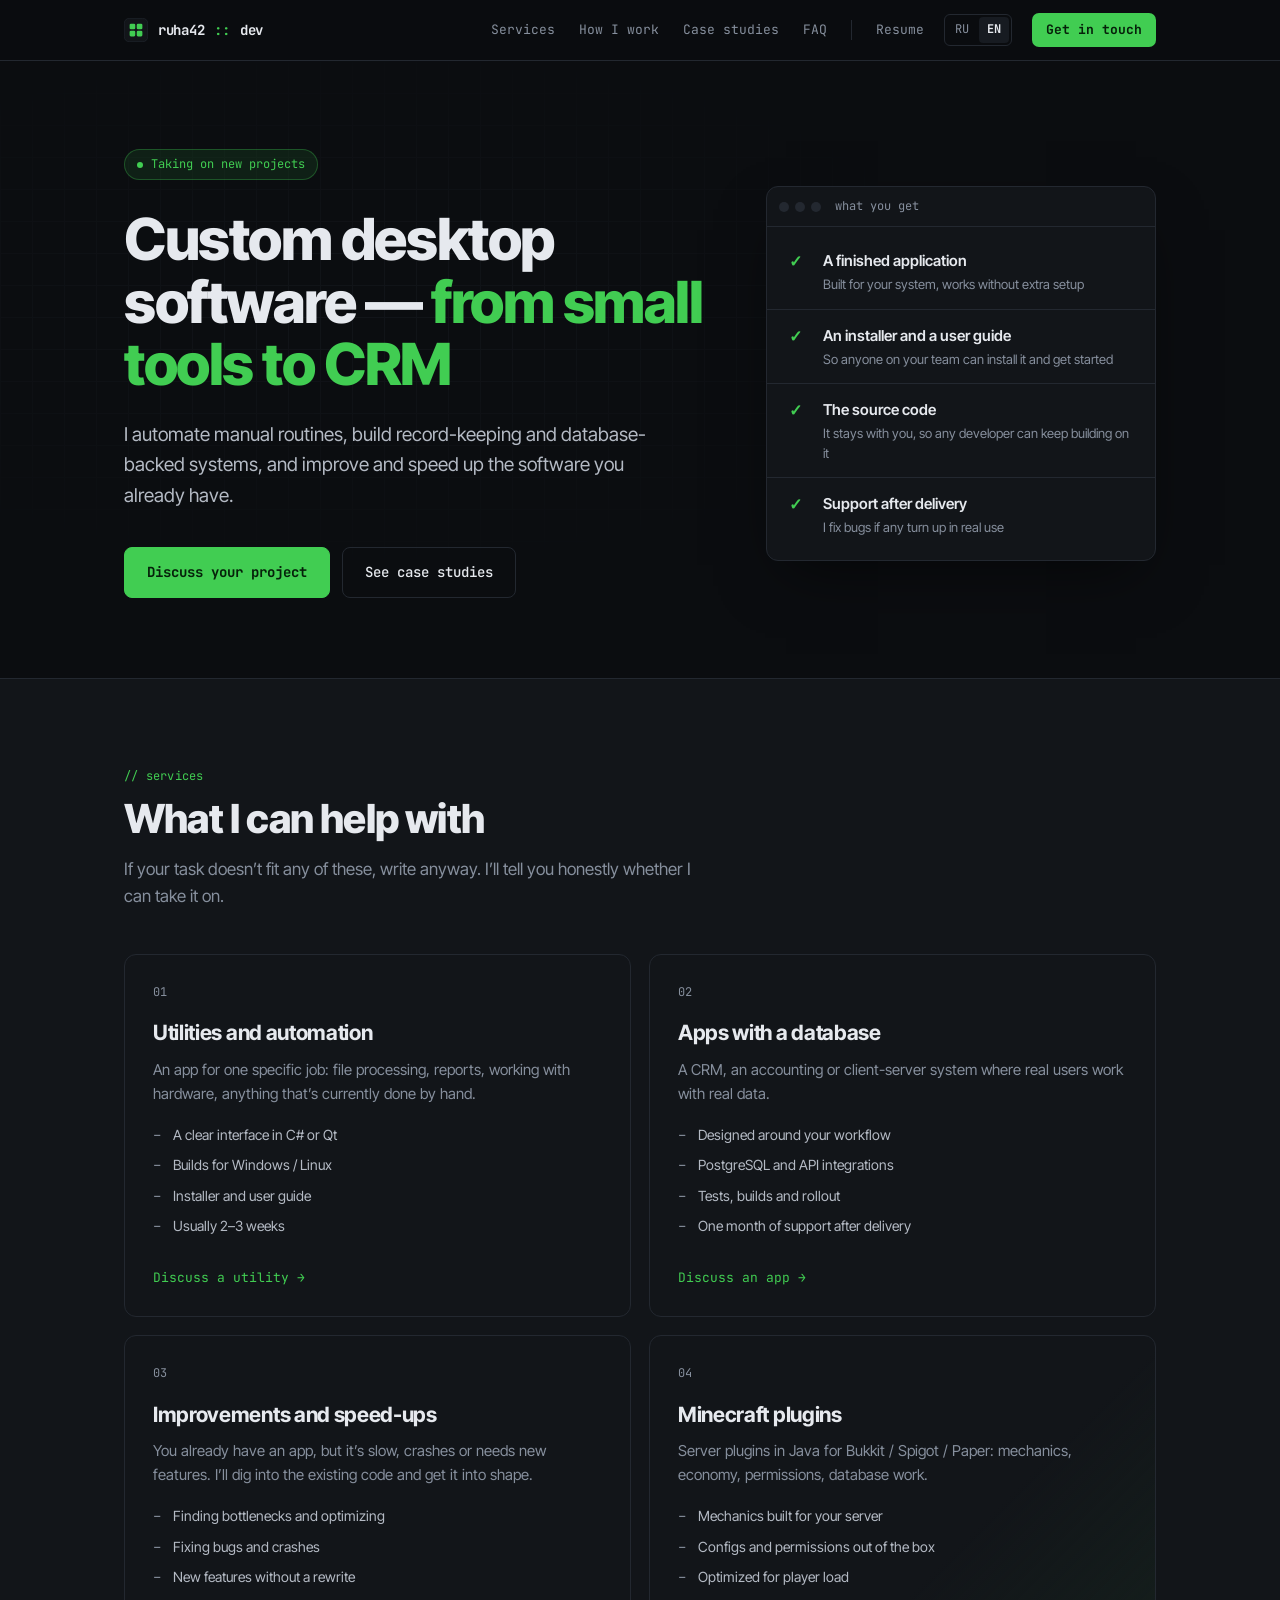
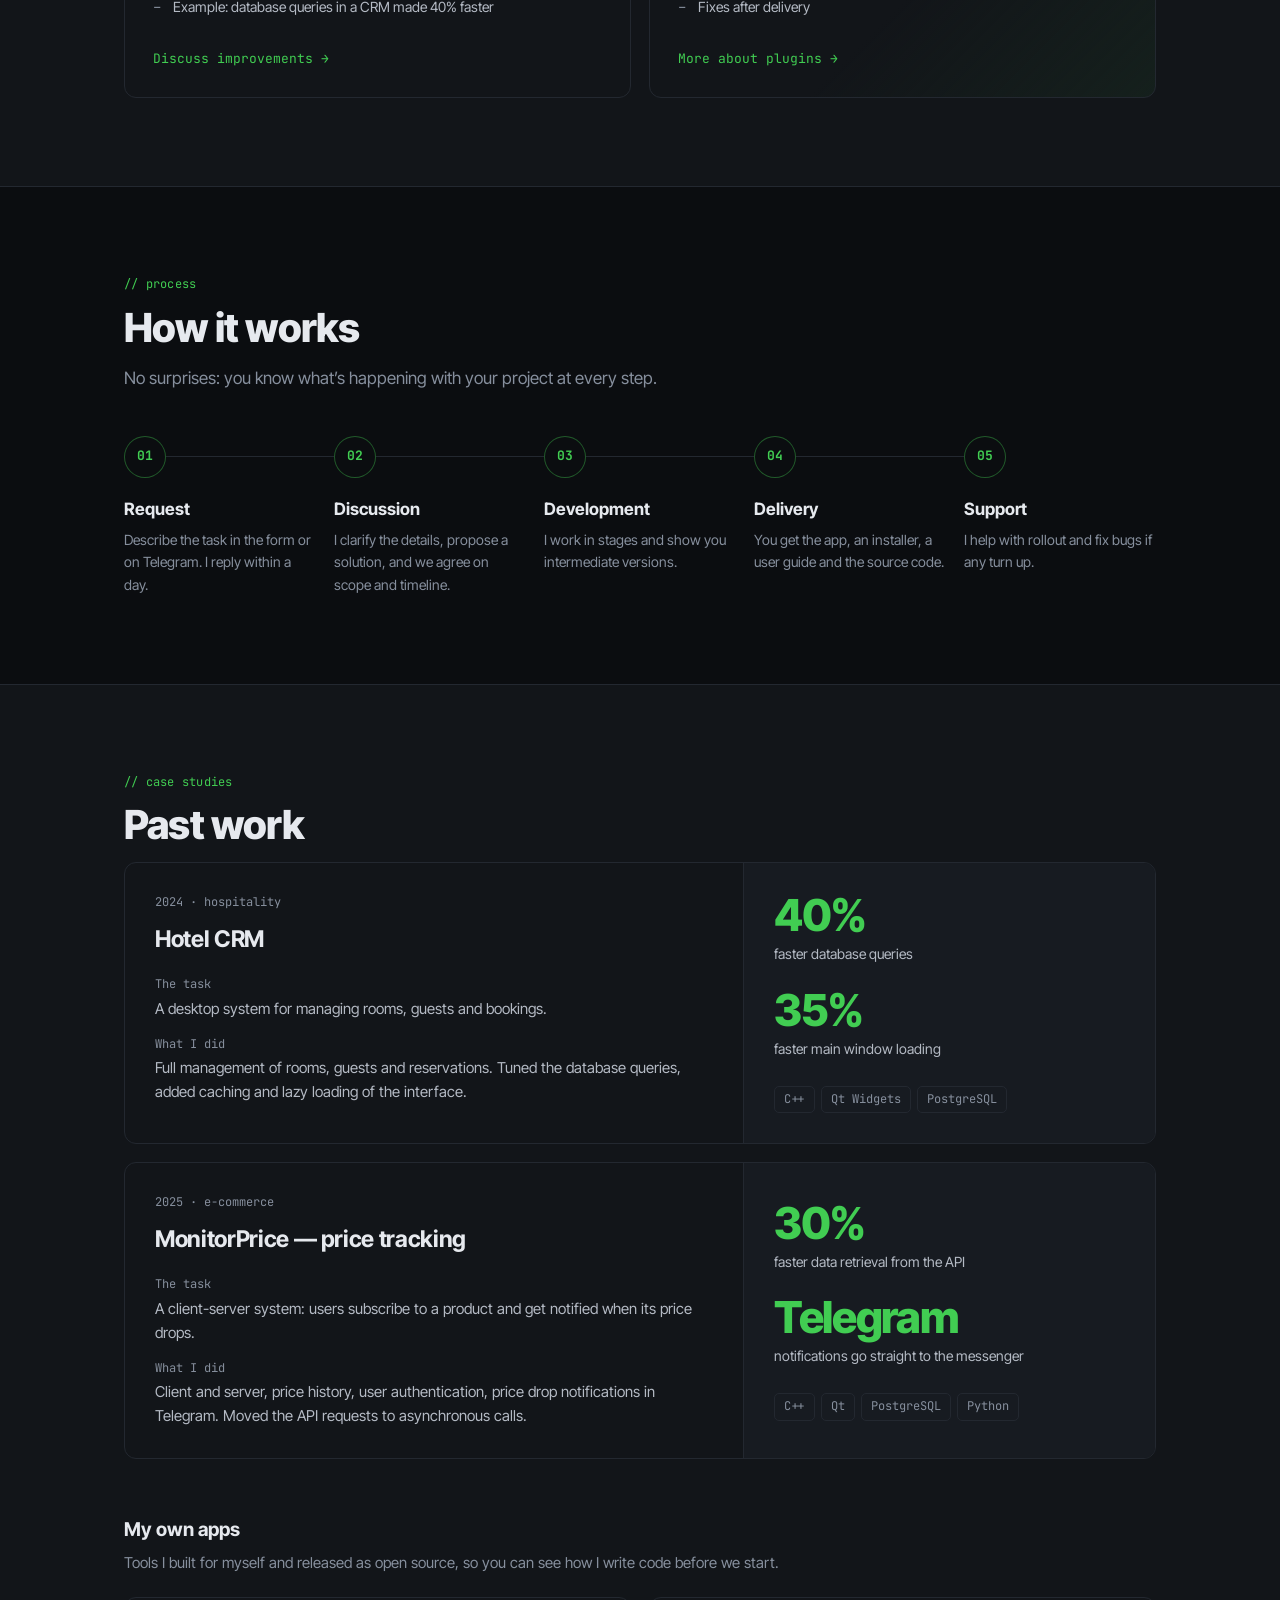
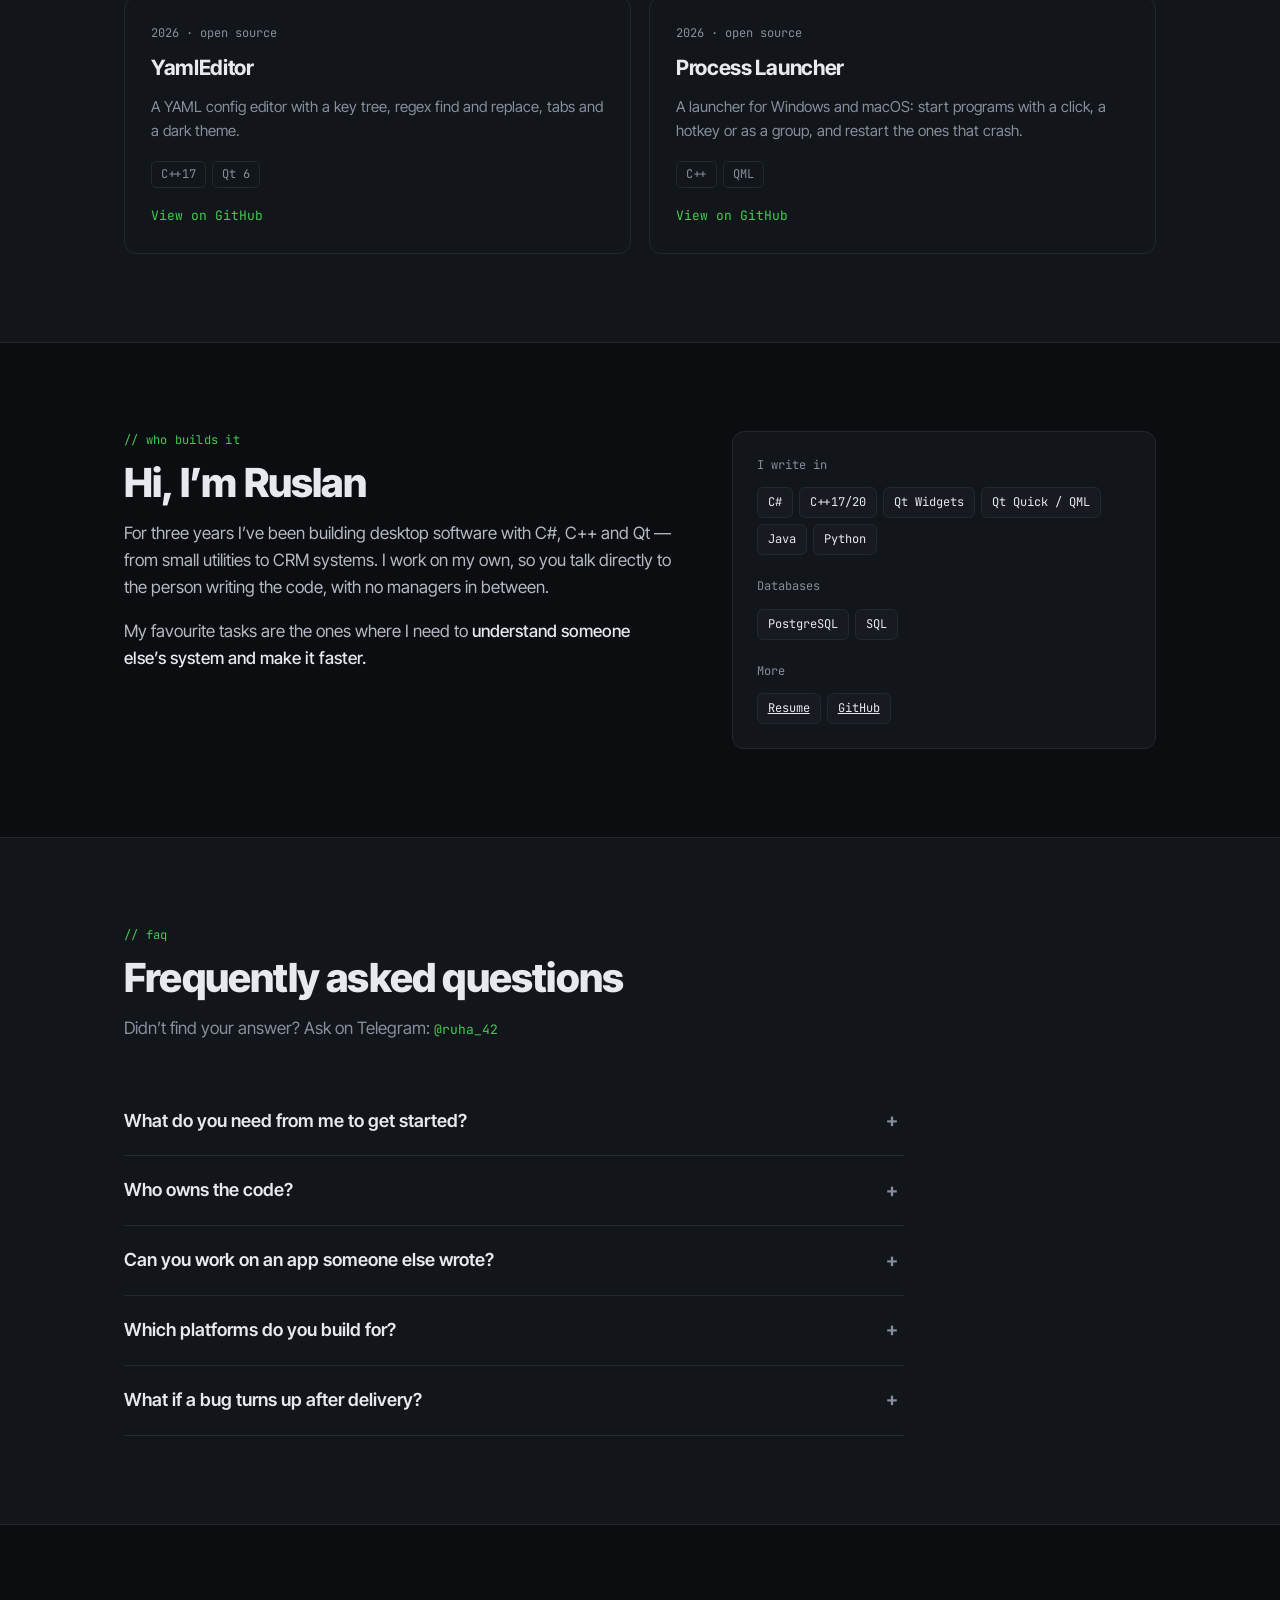
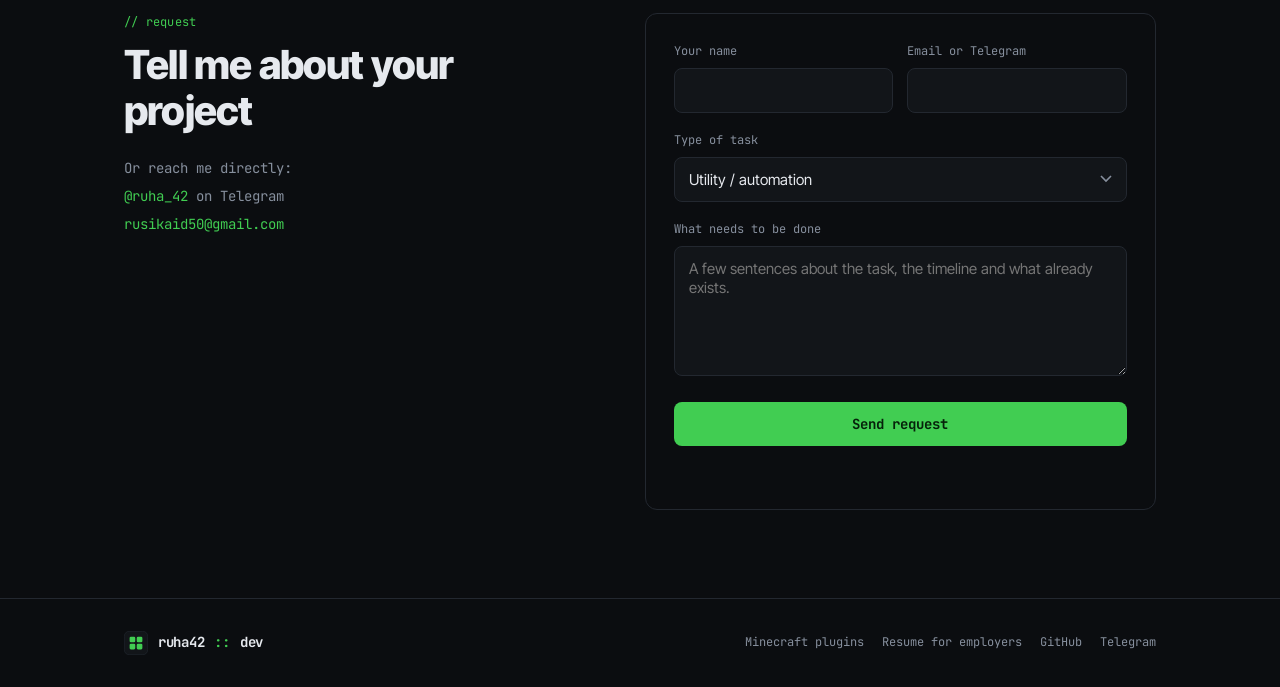
==== commit 9c8362fc: "Redesign site around ordering services Main page now targets clients: services, process, case studie" ====
--- a/en/index.html
+++ b/en/index.html
@@ -3,15 +3,15 @@
 <head>
 <meta charset="utf-8">
 <meta name="viewport" content="width=device-width, initial-scale=1">
-<title>Ruslan Ivanov — C++ / Qt developer</title>
-<meta name="description" content="C++ developer with commercial experience. Desktop applications with C++17/20, Qt, PostgreSQL, CMake.">
+<title>Custom desktop software — Ruslan Ivanov</title>
+<meta name="description" content="Custom desktop software development: utilities and automation, CRM and database-backed systems, fixing and speeding up existing apps. C#, C++ and Qt, Windows and Linux, you own the source code.">
 <meta name="theme-color" content="#0B0D10">
 
 <!-- Link previews in Telegram, Slack, LinkedIn etc. -->
 <meta property="og:type" content="website">
 <meta property="og:url" content="https://ruha24.github.io/en/">
-<meta property="og:title" content="Ruslan Ivanov — C++ / Qt developer">
-<meta property="og:description" content="Desktop apps with C++ and Qt, from small tools to CRM systems. Three years of commercial development.">
+<meta property="og:title" content="Custom desktop software — from small tools to CRM systems">
+<meta property="og:description" content="Automation, record keeping, database-backed systems, improvements to existing apps. Delivered with an installer, a user guide and the source code.">
 <meta property="og:image" content="https://ruha24.github.io/og-en.png">
 <meta property="og:image:width" content="1200">
 <meta property="og:image:height" content="630">
@@ -20,205 +20,36 @@
 <meta name="twitter:card" content="summary_large_image">
 
 <link rel="icon" href="/favicon.svg" type="image/svg+xml">
+<link rel="canonical" href="https://ruha24.github.io/en/">
 <link rel="alternate" hreflang="ru" href="https://ruha24.github.io/">
 <link rel="alternate" hreflang="en" href="https://ruha24.github.io/en/">
 <link rel="alternate" hreflang="x-default" href="https://ruha24.github.io/">
 
-
 <link rel="preconnect" href="https://fonts.googleapis.com">
 <link rel="preconnect" href="https://fonts.gstatic.com" crossorigin>
-<link href="https://fonts.googleapis.com/css2?family=JetBrains+Mono:wght@400;500;700&family=Inter+Tight:wght@400;500;700;800&display=swap" rel="stylesheet">
-<style>
-:root{
-  color-scheme:dark;
-  --ink:#0B0D10;
-  --panel:#121519;
-  --panel-2:#171B21;
-  --line:#232830;
-  --text:#E6E9EE;
-  --text-2:#B4BAC4;
-  --muted:#868F9D;
-  --signal:#41CD52; /* Qt green */
-  --signal-dim:rgba(65,205,82,.1);
-  --mono:'JetBrains Mono',ui-monospace,monospace;
-  --sans:'Inter Tight',system-ui,sans-serif;
-}
-*{box-sizing:border-box;margin:0;padding:0}
-html{scroll-behavior:smooth}
-body{background:var(--ink);color:var(--text);font-family:var(--sans);line-height:1.6;-webkit-font-smoothing:antialiased}
-a{color:inherit}
-img{max-width:100%;display:block}
-.wrap{max-width:1080px;margin:0 auto;padding:0 24px}
-
-/* ---------- Навигация ---------- */
-nav{position:sticky;top:0;z-index:50;background:rgba(11,13,16,.85);backdrop-filter:blur(12px);border-bottom:1px solid var(--line)}
-.nav-in{display:flex;align-items:center;justify-content:space-between;height:60px}
-.logo{font-family:var(--mono);font-size:14px;font-weight:700;letter-spacing:-.02em;text-decoration:none}
-.logo b{color:var(--signal)}
-.nav-right{display:flex;align-items:center;gap:20px}
-.nav-links{display:flex;gap:26px;font-family:var(--mono);font-size:13px}
-.nav-links a{text-decoration:none;color:var(--muted);transition:color .2s;white-space:nowrap}
-.nav-links a:hover{color:var(--text)}
-.lang{display:flex;gap:2px;font-family:var(--mono);font-size:12px;border:1px solid var(--line);border-radius:6px;padding:2px}
-.lang a{text-decoration:none;color:var(--muted);padding:3px 8px;border-radius:4px;transition:.2s}
-.lang a:hover{color:var(--text)}
-.lang a.on{background:var(--panel-2);color:var(--text);font-weight:700}
-
-/* На мобильном ссылки уходят во вторую строку и прокручиваются по горизонтали */
-@media(max-width:680px){
-  .nav-in{flex-wrap:wrap;height:auto;padding-top:12px}
-  .nav-right{display:contents}
-  .lang{order:1}
-  .nav-links{order:2;width:100%;gap:22px;overflow-x:auto;padding:10px 0 12px;scrollbar-width:none}
-  .nav-links::-webkit-scrollbar{display:none}
-}
-
-/* ---------- Шапка ---------- */
-.hero{padding:96px 0 80px;position:relative;overflow:hidden}
-.hero::before{
-  content:"";position:absolute;inset:0;
-  background:linear-gradient(var(--line) 1px,transparent 1px) 0 0/100% 32px,
-             linear-gradient(90deg,var(--line) 1px,transparent 1px) 0 0/32px 100%;
-  opacity:.3;
-  mask-image:radial-gradient(ellipse 70% 60% at 28% 40%,#000 0%,transparent 75%);
-  pointer-events:none;
-}
-.hero-in{position:relative;display:grid;grid-template-columns:1fr;gap:48px;align-items:center}
-/* Колонка со скриншотом появляется, только если картинка загрузилась */
-.hero-in:has(.hero-shot){grid-template-columns:1.15fr .85fr}
-@media(max-width:880px){.hero-in:has(.hero-shot){grid-template-columns:1fr}}
-.status{display:inline-flex;align-items:center;gap:8px;font-family:var(--mono);font-size:12px;color:var(--signal);
-  border:1px solid rgba(65,205,82,.3);background:var(--signal-dim);padding:5px 12px;border-radius:100px;margin-bottom:28px}
-.dot{width:6px;height:6px;border-radius:50%;background:var(--signal);animation:pulse 2s infinite}
-@keyframes pulse{0%,100%{opacity:1}50%{opacity:.35}}
-h1{font-size:clamp(34px,5.6vw,60px);font-weight:800;line-height:1.08;letter-spacing:-.025em;max-width:20ch;margin-bottom:24px}
-h1 em{font-style:normal;color:var(--signal)}
-.lede{font-size:19px;color:var(--text-2);max-width:52ch;margin-bottom:36px}
-.btns{display:flex;gap:12px;flex-wrap:wrap}
-.btn{font-family:var(--mono);font-size:14px;font-weight:500;padding:13px 22px;border-radius:8px;
-  text-decoration:none;border:1px solid var(--line);transition:.2s;display:inline-block}
-.btn-a{background:var(--signal);color:#06210A;border-color:var(--signal);font-weight:700}
-.btn-a:hover{background:#5BDD6B;transform:translateY(-2px)}
-.btn-b{color:var(--text)}
-.btn-b:hover{border-color:var(--muted);background:var(--panel)}
-
-.hero-shot{border:1px solid var(--line);border-radius:12px;overflow:hidden;background:var(--panel);
-  box-shadow:0 24px 60px -20px rgba(0,0,0,.6)}
-.hero-shot .bar{display:flex;gap:6px;padding:10px 12px;border-bottom:1px solid var(--line)}
-.hero-shot .bar i{width:10px;height:10px;border-radius:50%;background:var(--line)}
-
-/* ---------- Секции ---------- */
-section{padding:88px 0}
-h2{font-size:clamp(28px,4vw,40px);font-weight:800;letter-spacing:-.02em;margin-bottom:14px}
-.sub{color:var(--muted);max-width:58ch;margin-bottom:44px}
-
-/* ---------- Карточки проектов ---------- */
-.grid{display:grid;grid-template-columns:repeat(auto-fit,minmax(min(100%,420px),1fr));gap:18px}
-.card{background:var(--panel);border:1px solid var(--line);border-radius:12px;padding:26px;
-  transition:.25s;position:relative;overflow:hidden;display:flex;flex-direction:column}
-.card::after{content:"";position:absolute;top:0;left:0;right:0;height:2px;background:var(--signal);
-  transform:scaleX(0);transform-origin:left;transition:transform .3s}
-.card:hover{border-color:#313843;transform:translateY(-4px)}
-.card:hover::after{transform:scaleX(1)}
-.shot{margin:-26px -26px 22px;aspect-ratio:16/10;border-bottom:1px solid var(--line);background:var(--panel-2);overflow:hidden}
-.shot img{width:100%;height:100%;object-fit:cover;object-position:top left}
-.card-meta{font-family:var(--mono);font-size:12px;color:var(--muted)}
-.card h3{font-size:21px;font-weight:700;letter-spacing:-.015em;margin:8px 0 10px}
-.card p{font-size:15px;color:var(--muted);margin-bottom:18px}
-.card ul{list-style:none;margin:0 0 18px;font-size:14px;color:var(--text-2)}
-.card li{padding-left:18px;position:relative;margin-bottom:6px}
-.card li::before{content:"›";position:absolute;left:0;color:var(--muted);font-family:var(--mono);font-weight:700}
-.card li strong{color:var(--text);font-weight:600}
-.tags{display:flex;gap:6px;flex-wrap:wrap;margin-top:auto}
-.tag{font-family:var(--mono);font-size:12px;color:var(--muted);border:1px solid var(--line);padding:3px 9px;border-radius:5px}
-.card-link{display:inline-block;margin-top:18px;font-family:var(--mono);font-size:13px;color:var(--signal);text-decoration:none}
-/* Вся карточка кликабельна: ссылка растягивается на неё целиком */
-.card-link::before{content:"";position:absolute;inset:0;z-index:1}
-.card:hover .card-link{text-decoration:underline}
-
-/* Minecraft — отдельной полосой под основными проектами */
-.side{margin-top:18px;background:var(--panel);border:1px solid var(--line);border-radius:12px;padding:26px;
-  display:grid;grid-template-columns:1fr auto;gap:12px 32px;align-items:center;position:relative;transition:.25s}
-.side:hover{border-color:#313843}
-.side h3{font-size:19px;font-weight:700;margin-bottom:6px}
-.side p{font-size:15px;color:var(--muted);max-width:60ch;margin-bottom:12px}
-.side .card-link{margin-top:0}
-.side .card-link::before{border-radius:12px}
-@media(max-width:680px){.side{grid-template-columns:1fr}}
-
-.gh-note{margin-top:32px;font-family:var(--mono);font-size:13px;color:var(--muted)}
-.gh-note a{color:var(--signal);text-decoration:none}
-.gh-note a:hover{text-decoration:underline}
-
-/* ---------- Обо мне ---------- */
-.about{display:grid;grid-template-columns:1.3fr 1fr;gap:56px;align-items:start}
-@media(max-width:880px){.about{grid-template-columns:1fr;gap:36px}}
-.about p{margin-bottom:16px;color:var(--text-2);font-size:17px;max-width:60ch}
-.about p strong{color:var(--text);font-weight:500}
-.stack-box{background:var(--panel);border:1px solid var(--line);border-radius:12px;padding:24px}
-.stack-t{font-family:var(--mono);font-size:12px;color:var(--muted);margin-bottom:12px}
-.stack-t:not(:first-child){margin-top:22px}
-.chips{display:flex;flex-wrap:wrap;gap:6px}
-.chip{font-family:var(--mono);font-size:12px;background:var(--panel-2);border:1px solid var(--line);padding:5px 10px;border-radius:6px}
-
-/* ---------- Услуги ---------- */
-.prices{display:grid;grid-template-columns:repeat(3,1fr);gap:18px}
-@media(max-width:880px){.prices{grid-template-columns:1fr}}
-.price{background:var(--panel);border:1px solid var(--line);border-radius:12px;padding:30px;display:flex;flex-direction:column}
-.price h3{font-size:19px;font-weight:700;margin-bottom:6px}
-.price-desc{font-size:14px;color:var(--muted);margin-bottom:20px;min-height:44px}
-.price ul{list-style:none;margin:4px 0 22px;flex:1}
-.price li{font-size:14px;color:var(--text-2);padding-left:20px;position:relative;margin-bottom:9px}
-.price li::before{content:"–";position:absolute;left:0;color:var(--muted);font-family:var(--mono)}
-.price .btn{text-align:center}
-
-/* ---------- Контакты ---------- */
-.contact{background:var(--panel);border-block:1px solid var(--line)}
-.form{max-width:560px}
-.field{margin-bottom:18px}
-label{display:block;font-family:var(--mono);font-size:12px;color:var(--muted);margin-bottom:7px}
-input,textarea,select{width:100%;background:var(--ink);border:1px solid var(--line);border-radius:8px;
-  padding:12px 14px;color:var(--text);font-family:var(--sans);font-size:15px;transition:.2s}
-select{appearance:none;cursor:pointer;padding-right:40px;
-  background-image:url("data:image/svg+xml,%3Csvg xmlns='http://www.w3.org/2000/svg' width='12' height='8' viewBox='0 0 12 8'%3E%3Cpath d='M1 1l5 5 5-5' fill='none' stroke='%23868F9D' stroke-width='1.6'/%3E%3C/svg%3E");
-  background-repeat:no-repeat;background-position:right 14px center}
-input:focus,textarea:focus,select:focus{outline:none;border-color:var(--signal);box-shadow:0 0 0 3px var(--signal-dim)}
-textarea{resize:vertical;min-height:120px}
-.form button{border:none;cursor:pointer;font-family:var(--mono);min-width:190px;text-align:center;transition:.2s}
-.form button:disabled{opacity:.7;cursor:default}
-.form-status{margin-top:14px;font-family:var(--mono);font-size:13px;min-height:1.6em}
-.form-status.ok{color:var(--signal)}
-.form-status.err{color:#FF7A7A}
-.form-status a{color:inherit}
-.direct{margin-top:24px;font-family:var(--mono);font-size:14px;color:var(--muted);line-height:2}
-.direct a{color:var(--signal);text-decoration:none}
-.direct a:hover{text-decoration:underline}
-
-footer{padding:32px 0;border-top:1px solid var(--line)}
-.foot{display:flex;justify-content:space-between;flex-wrap:wrap;gap:12px;font-family:var(--mono);font-size:12px;color:var(--muted)}
-.foot a{text-decoration:none;transition:color .2s}
-.foot a:hover{color:var(--text)}
-
-*:focus-visible{outline:2px solid var(--signal);outline-offset:3px}
-@media(prefers-reduced-motion:reduce){*{animation:none!important;transition:none!important;scroll-behavior:auto!important}}
-</style>
+<link href="https://fonts.googleapis.com/css2?family=JetBrains+Mono:wght@400;500;700&family=Inter+Tight:wght@400;500;600;700;800&display=swap" rel="stylesheet">
+<link rel="stylesheet" href="/assets/site.css">
+<script src="/assets/site.js" defer></script>
 </head>
 <body>
 
 <nav>
   <div class="wrap nav-in">
-    <a href="#" class="logo">ruha42<b>::</b>dev</a>
+    <a href="/en/" class="logo"><img src="/favicon.svg" width="24" height="24" alt="">ruha42<b>::</b>dev</a>
     <div class="nav-right">
       <div class="nav-links">
-        <a href="#works">Projects</a>
-        <a href="#about">About</a>
-        <a href="#pricing">Services</a>
-        <a href="#contact">Contact</a>
+        <a href="#services">Services</a>
+        <a href="#process">How I work</a>
+        <a href="#cases">Case studies</a>
+        <a href="#faq">FAQ</a>
+        <span class="sep" aria-hidden="true"></span>
+        <a href="/en/cv/">Resume</a>
       </div>
       <div class="lang">
         <a href="/" data-lang="ru">RU</a>
         <a href="/en/" class="on" data-lang="en" aria-current="page">EN</a>
       </div>
+      <a href="#contact" class="nav-cta">Get in touch</a>
     </div>
   </div>
 </nav>
@@ -226,254 +57,273 @@
 <header class="hero">
   <div class="wrap hero-in">
     <div>
-      <div class="status"><span class="dot"></span>Open to freelance work and job offers</div>
-      <h1>I build desktop apps with <em>C++ and Qt</em> — from small tools to CRM systems.</h1>
-      <p class="lede">Three years of commercial development: C++17/20, Qt, PostgreSQL, CMake. I enjoy digging into existing code and making it faster.</p>
+      <div class="status"><span class="dot"></span>Taking on new projects</div>
+      <h1>Custom desktop software — <em>from small tools to CRM</em></h1>
+      <p class="lede">I automate manual routines, build record-keeping and database-backed systems, and improve and speed up the software you already have.</p>
       <div class="btns">
         <a href="#contact" class="btn btn-a">Discuss your project</a>
-        <a href="#works" class="btn btn-b">See projects</a>
-      </div>
-    </div>
-    <!-- Put a screenshot at /img/hero.png. Until the file exists, this block removes itself -->
-    <figure class="hero-shot">
-      <div class="bar" aria-hidden="true"><i></i><i></i><i></i></div>
-      <img src="/img/hero.png" alt="YamlEditor: a YAML config key tree in dark theme" width="1280" height="800"
-           onerror="this.closest('.hero-shot').remove()">
-    </figure>
+        <a href="#cases" class="btn btn-b">See case studies</a>
+      </div>
+    </div>
+    <aside class="deliver" aria-label="What you get">
+      <div class="bar" aria-hidden="true"><i></i><i></i><i></i><span>what you get</span></div>
+      <ul>
+        <li><div><b>A finished application</b><small>Built for your system, works without extra setup</small></div></li>
+        <li><div><b>An installer and a user guide</b><small>So anyone on your team can install it and get started</small></div></li>
+        <li><div><b>The source code</b><small>It stays with you, so any developer can keep building on it</small></div></li>
+        <li><div><b>Support after delivery</b><small>I fix bugs if any turn up in real use</small></div></li>
+      </ul>
+    </aside>
   </div>
 </header>
 
-<section id="works">
+<section id="services" class="alt">
   <div class="wrap">
-    <h2>Projects</h2>
-    <p class="sub">My own tools and commercial work. Almost all of it is open source — each card links to GitHub.</p>
-
-    <div class="grid">
-
-      <article class="card">
-        <div class="shot"><img src="/img/yamleditor.png" alt="" loading="lazy" onerror="this.parentElement.remove()"></div>
-        <div class="card-meta">2026, open source</div>
-        <h3>YamlEditor</h3>
-        <p>A desktop editor for YAML configs with a tree of keys and values. For people who edit configs by hand and are tired of counting indents.</p>
+    <div class="kicker">// services</div>
+    <h2>What I can help with</h2>
+    <p class="sub">If your task doesn’t fit any of these, write anyway. I’ll tell you honestly whether I can take it on.</p>
+    <div class="svc">
+
+      <article class="svc-card">
+        <div class="svc-n">01</div>
+        <h3>Utilities and automation</h3>
+        <p>An app for one specific job: file processing, reports, working with hardware, anything that’s currently done by hand.</p>
         <ul>
-          <li>Tree editing with key filtering</li>
-          <li>Find and replace with regex</li>
-          <li>Tabs: a single file, several files or a whole folder</li>
-          <li>RU / EN localization, dark theme</li>
-        </ul>
-        <div class="tags"><span class="tag">C++17</span><span class="tag">Qt 6</span><span class="tag">CMake</span><span class="tag">yaml-cpp</span></div>
-        <a href="https://github.com/Ruha24/YamlEditor" class="card-link">Code on GitHub</a>
-      </article>
-
-      <article class="card">
-        <div class="shot"><img src="/img/processlauncher.png" alt="" loading="lazy" onerror="this.parentElement.remove()"></div>
-        <div class="card-meta">2026, open source</div>
-        <h3>Process Launcher</h3>
-        <p>A launcher for Windows and macOS: add your programs once, then start them with a click, a hotkey or as a whole group.</p>
-        <ul>
-          <li>Watches processes and restarts the ones that crash</li>
-          <li>Profile tabs like “Work” and “Games”</li>
-          <li>Hotkeys and launch at system startup</li>
-          <li>Ready-made installers for both platforms</li>
-        </ul>
-        <div class="tags"><span class="tag">C++</span><span class="tag">QML</span><span class="tag">Qt Quick</span><span class="tag">CMake</span></div>
-        <a href="https://github.com/Ruha24/ProcessLauncher" class="card-link">Code on GitHub</a>
-      </article>
-
-      <article class="card">
-        <div class="shot"><img src="/img/monitorprice.png" alt="" loading="lazy" onerror="this.parentElement.remove()"></div>
-        <div class="card-meta">2025, commercial project</div>
-        <h3>MonitorPrice</h3>
-        <p>A client-server price tracking system. Subscribe to a product and get notified when its price drops.</p>
-        <ul>
-          <li>API data <strong>30% faster</strong> thanks to asynchronous requests</li>
-          <li>Price drop notifications in Telegram</li>
-          <li>Price history and user authentication</li>
-        </ul>
-        <div class="tags"><span class="tag">C++</span><span class="tag">Qt</span><span class="tag">PostgreSQL</span><span class="tag">Python</span><span class="tag">Telegram API</span></div>
-        <a href="https://github.com/Ruha24/MonitorPrice" class="card-link">Code on GitHub</a>
-      </article>
-
-      <article class="card">
-        <div class="shot"><img src="/img/hotel.png" alt="" loading="lazy" onerror="this.parentElement.remove()"></div>
-        <div class="card-meta">2024, commercial project</div>
-        <h3>Hotel CRM</h3>
-        <p>A desktop system for managing rooms and bookings. Full CRUD for rooms, guests and reservations.</p>
-        <ul>
-          <li>Database queries <strong>40% faster</strong> through query tuning and caching</li>
-          <li>Main window loads <strong>35% faster</strong></li>
-          <li>Lazy widget initialization</li>
-        </ul>
-        <div class="tags"><span class="tag">C++</span><span class="tag">Qt Widgets</span><span class="tag">PostgreSQL</span></div>
-        <a href="https://github.com/Ruha24/HotelQt" class="card-link">Code on GitHub</a>
-      </article>
-
-    </div>
-
-    <article class="side">
-      <div>
-        <h3>Also: Minecraft server plugins</h3>
-        <p>I write server-side plugins in Java for Bukkit / Spigot / Paper — from small mechanics to full systems built for a specific server: economy, permissions, database work, performance under load.</p>
-        <div class="tags"><span class="tag">Java</span><span class="tag">Bukkit</span><span class="tag">Spigot</span><span class="tag">Paper</span><span class="tag">Maven</span></div>
-      </div>
-      <a href="https://black-minecraft.com/threads/java-razrabotchik-pod-bukkit-spigot-paper.15407/" class="card-link" hreflang="ru">Portfolio thread (in Russian)</a>
-    </article>
-
-    <p class="gh-note">Everything else, including study projects, is at <a href="https://github.com/Ruha24">github.com/Ruha24</a></p>
-  </div>
-</section>
-
-<section id="about">
-  <div class="wrap">
-    <h2>Hi, I’m Ruslan</h2>
-    <div class="about">
-      <div>
-        <p>For three years I’ve been building desktop software with C++ and Qt — from small utilities to CRM systems. I also do Java development for Minecraft: <strong>plugins for Bukkit / Spigot / Paper.</strong></p>
-        <p>I like working with existing codebases: understanding someone else’s architecture, finding bottlenecks and speeding things up.</p>
-        <p>I publish my own tools as open source, so you can read my code before deciding to work together.</p>
-      </div>
-      <aside class="stack-box">
-        <div class="stack-t">Core</div>
-        <div class="chips"><span class="chip">C++17/20</span><span class="chip">Qt Widgets</span><span class="chip">Qt Quick / QML</span></div>
-        <div class="stack-t">Data</div>
-        <div class="chips"><span class="chip">PostgreSQL</span><span class="chip">SQL</span></div>
-        <div class="stack-t">Tools</div>
-        <div class="chips"><span class="chip">CMake</span><span class="chip">Git</span><span class="chip">SVN</span><span class="chip">MS Visual Studio</span></div>
-        <div class="stack-t">Minecraft</div>
-        <div class="chips"><span class="chip">Java</span><span class="chip">Bukkit</span><span class="chip">Spigot</span><span class="chip">Paper</span><span class="chip">Maven</span></div>
-        <div class="stack-t">Also</div>
-        <div class="chips"><span class="chip">C#</span><span class="chip">Windows Forms</span><span class="chip">Python</span></div>
-      </aside>
-    </div>
-  </div>
-</section>
-
-<section id="pricing">
-  <div class="wrap">
-    <h2>Services</h2>
-    <p class="sub">I’ll quote price and timeline after we talk about the task. The conversation is free and doesn’t commit you to anything. Either way, the source code stays with you.</p>
-    <div class="prices">
-      <div class="price">
-        <h3>Small utility</h3>
-        <p class="price-desc">A desktop tool for a specific job: file processing, automation, working with hardware.</p>
-        <ul>
-          <li>Qt interface</li>
+          <li>A clear interface in C# or Qt</li>
           <li>Builds for Windows / Linux</li>
           <li>Installer and user guide</li>
-          <li>Source code is yours</li>
           <li>Usually 2–3 weeks</li>
         </ul>
-        <a href="#contact" class="btn btn-b">Discuss a utility</a>
-      </div>
-      <div class="price">
-        <h3>App with a database</h3>
-        <p class="price-desc">A CRM, an accounting system, a client-server solution with real users and data.</p>
+        <a href="#contact" class="more" data-kind="Utility / automation">Discuss a utility →</a>
+      </article>
+
+      <article class="svc-card">
+        <div class="svc-n">02</div>
+        <h3>Apps with a database</h3>
+        <p>A CRM, an accounting or client-server system where real users work with real data.</p>
         <ul>
-          <li>Architecture design</li>
-          <li>Interface and backend logic</li>
+          <li>Designed around your workflow</li>
           <li>PostgreSQL and API integrations</li>
-          <li>Build, tests, release</li>
+          <li>Tests, builds and rollout</li>
           <li>One month of support after delivery</li>
-          <li>Source code is yours</li>
         </ul>
-        <a href="#contact" class="btn btn-b">Discuss an app</a>
-      </div>
-      <div class="price">
-        <h3>Minecraft plugin</h3>
-        <p class="price-desc">A server plugin in Java for Bukkit / Spigot / Paper — a mechanic, a system or changes to an existing one.</p>
+        <a href="#contact" class="more" data-kind="Application with a database">Discuss an app →</a>
+      </article>
+
+      <article class="svc-card">
+        <div class="svc-n">03</div>
+        <h3>Improvements and speed-ups</h3>
+        <p>You already have an app, but it’s slow, crashes or needs new features. I’ll dig into the existing code and get it into shape.</p>
         <ul>
-          <li>Custom mechanics for your server</li>
+          <li>Finding bottlenecks and optimizing</li>
+          <li>Fixing bugs and crashes</li>
+          <li>New features without a rewrite</li>
+          <li>Example: database queries in a CRM made 40% faster</li>
+        </ul>
+        <a href="#contact" class="more" data-kind="Changes to an existing project">Discuss improvements →</a>
+      </article>
+
+      <article class="svc-card mc">
+        <div class="svc-n">04</div>
+        <h3>Minecraft plugins</h3>
+        <p>Server plugins in Java for Bukkit / Spigot / Paper: mechanics, economy, permissions, database work.</p>
+        <ul>
+          <li>Mechanics built for your server</li>
           <li>Configs and permissions out of the box</li>
           <li>Optimized for player load</li>
           <li>Fixes after delivery</li>
-          <li>Source code is yours</li>
         </ul>
-        <a href="#contact" class="btn btn-b">Discuss a plugin</a>
-      </div>
-    </div>
-  </div>
-</section>
-
-<section id="contact" class="contact">
+        <a href="/en/minecraft/" class="more">More about plugins →</a>
+      </article>
+
+    </div>
+  </div>
+</section>
+
+<section id="process">
   <div class="wrap">
-    <h2>Tell me about your project</h2>
-    <p class="sub">I reply within a day. If the task isn’t a good fit for me, I’ll say so honestly and, if I can, suggest who to talk to.</p>
-
-    <form class="form" id="contactForm" action="https://formspree.io/f/mgogopkp" method="POST">
-      <div class="field">
-        <label for="name">Your name</label>
-        <input id="name" name="Name" type="text" autocomplete="name" required>
-      </div>
-      <div class="field">
-        <label for="contact-field">Email or Telegram</label>
-        <input id="contact-field" name="Contact" type="text" required>
+    <div class="kicker">// process</div>
+    <h2>How it works</h2>
+    <p class="sub">No surprises: you know what’s happening with your project at every step.</p>
+    <ol class="steps">
+      <li><h3>Request</h3><p>Describe the task in the form or on Telegram. I reply within a day.</p></li>
+      <li><h3>Discussion</h3><p>I clarify the details, propose a solution, and we agree on scope and timeline.</p></li>
+      <li><h3>Development</h3><p>I work in stages and show you intermediate versions.</p></li>
+      <li><h3>Delivery</h3><p>You get the app, an installer, a user guide and the source code.</p></li>
+      <li><h3>Support</h3><p>I help with rollout and fix bugs if any turn up.</p></li>
+    </ol>
+  </div>
+</section>
+
+<section id="cases" class="alt">
+  <div class="wrap">
+    <div class="kicker">// case studies</div>
+    <h2>Past work</h2>
+
+    <div class="cases">
+      <article class="case">
+        <div class="case-body">
+          <div class="case-meta">2024 · hospitality</div>
+          <h3>Hotel CRM</h3>
+          <dl>
+            <div><dt>The task</dt><dd>A desktop system for managing rooms, guests and bookings.</dd></div>
+            <div><dt>What I did</dt><dd>Full management of rooms, guests and reservations. Tuned the database queries, added caching and lazy loading of the interface.</dd></div>
+          </dl>
+        </div>
+        <div class="case-res">
+          <div class="metric"><b>40%</b><span>faster database queries</span></div>
+          <div class="metric"><b>35%</b><span>faster main window loading</span></div>
+          <div class="tags"><span class="tag">C++</span><span class="tag">Qt Widgets</span><span class="tag">PostgreSQL</span></div>
+        </div>
+      </article>
+
+      <article class="case">
+        <div class="case-body">
+          <div class="case-meta">2025 · e-commerce</div>
+          <h3>MonitorPrice — price tracking</h3>
+          <dl>
+            <div><dt>The task</dt><dd>A client-server system: users subscribe to a product and get notified when its price drops.</dd></div>
+            <div><dt>What I did</dt><dd>Client and server, price history, user authentication, price drop notifications in Telegram. Moved the API requests to asynchronous calls.</dd></div>
+          </dl>
+        </div>
+        <div class="case-res">
+          <div class="metric"><b>30%</b><span>faster data retrieval from the API</span></div>
+          <div class="metric"><b>Telegram</b><span>notifications go straight to the messenger</span></div>
+          <div class="tags"><span class="tag">C++</span><span class="tag">Qt</span><span class="tag">PostgreSQL</span><span class="tag">Python</span></div>
+        </div>
+      </article>
+    </div>
+
+    <h3 class="tools-h">My own apps</h3>
+    <p class="tools-sub">Tools I built for myself and released as open source, so you can see how I write code before we start.</p>
+    <div class="grid">
+      <article class="card">
+        <div class="shot"><img src="/img/yamleditor.png" alt="" loading="lazy" onerror="this.parentElement.remove()"></div>
+        <div class="card-meta">2026 · open source</div>
+        <h3>YamlEditor</h3>
+        <p>A YAML config editor with a key tree, regex find and replace, tabs and a dark theme.</p>
+        <div class="tags"><span class="tag">C++17</span><span class="tag">Qt 6</span></div>
+        <a href="https://github.com/Ruha24/YamlEditor" class="card-link">View on GitHub</a>
+      </article>
+      <article class="card">
+        <div class="shot"><img src="/img/processlauncher.png" alt="" loading="lazy" onerror="this.parentElement.remove()"></div>
+        <div class="card-meta">2026 · open source</div>
+        <h3>Process Launcher</h3>
+        <p>A launcher for Windows and macOS: start programs with a click, a hotkey or as a group, and restart the ones that crash.</p>
+        <div class="tags"><span class="tag">C++</span><span class="tag">QML</span></div>
+        <a href="https://github.com/Ruha24/ProcessLauncher" class="card-link">View on GitHub</a>
+      </article>
+    </div>
+  </div>
+</section>
+
+<section id="about">
+  <div class="wrap who">
+    <div>
+      <div class="kicker">// who builds it</div>
+      <h2>Hi, I’m Ruslan</h2>
+      <p>For three years I’ve been building desktop software with C#, C++ and Qt — from small utilities to CRM systems. I work on my own, so you talk directly to the person writing the code, with no managers in between.</p>
+      <p>My favourite tasks are the ones where I need to <strong>understand someone else’s system and make it faster.</strong></p>
+    </div>
+    <aside class="stack-box">
+      <div class="stack-t">I write in</div>
+      <div class="chips"><span class="chip">C#</span><span class="chip">C++17/20</span><span class="chip">Qt Widgets</span><span class="chip">Qt Quick / QML</span><span class="chip">Java</span><span class="chip">Python</span></div>
+      <div class="stack-t">Databases</div>
+      <div class="chips"><span class="chip">PostgreSQL</span><span class="chip">SQL</span></div>
+      <div class="stack-t">More</div>
+      <div class="chips"><a class="chip" href="/en/cv/">Resume</a><a class="chip" href="https://github.com/Ruha24">GitHub</a></div>
+    </aside>
+  </div>
+</section>
+
+<section id="faq" class="alt">
+  <div class="wrap">
+    <div class="kicker">// faq</div>
+    <h2>Frequently asked questions</h2>
+    <p class="sub">Didn’t find your answer? Ask on Telegram: <a href="https://t.me/ruha_42" class="more">@ruha_42</a></p>
+    <div class="faq">
+      <details>
+        <summary>What do you need from me to get started?</summary>
+        <p>A couple of sentences is enough: what the app should do, who will use it and when you need it. You don’t need a formal spec — we’ll work out the details in a conversation.</p>
+      </details>
+      <details>
+        <summary>Who owns the code?</summary>
+        <p>You do. I hand over the source code together with the finished app, so any developer can keep working on it without depending on me.</p>
+      </details>
+      <details>
+        <summary>Can you work on an app someone else wrote?</summary>
+        <p>Yes, it’s one of my favourite kinds of work. First I go through the code and explain what’s going on in it and what can be improved, then I start making changes.</p>
+      </details>
+      <details>
+        <summary>Which platforms do you build for?</summary>
+        <p>Windows and Linux. A macOS build can be discussed too — Process Launcher, for example, runs on both Windows and macOS.</p>
+      </details>
+      <details>
+        <summary>What if a bug turns up after delivery?</summary>
+        <p>I’ll fix it. For apps with a database, the first month of support after delivery is included.</p>
+      </details>
+    </div>
+  </div>
+</section>
+
+<section id="contact">
+  <div class="wrap contact-grid">
+    <div>
+      <div class="kicker">// request</div>
+      <h2>Tell me about your project</h2>
+      <p class="direct">
+        Or reach me directly:<br>
+        <a href="https://t.me/ruha_42">@ruha_42</a> on Telegram<br>
+        <a href="mailto:rusikaid50@gmail.com">rusikaid50@gmail.com</a>
+      </p>
+    </div>
+
+    <form class="form" id="contactForm" action="https://formspree.io/f/mgogopkp" method="POST"
+          data-sending="Sending…" data-sent="Request sent"
+          data-ok="Request sent. I’ll reply within a day."
+          data-err='The request didn’t go through. Try again or message me on <a href="https://t.me/ruha_42">Telegram</a>.'>
+      <input type="hidden" name="Page" value="Home (EN)">
+      <div class="field-row">
+        <div class="field">
+          <label for="name">Your name</label>
+          <input id="name" name="Name" type="text" autocomplete="name" required>
+        </div>
+        <div class="field">
+          <label for="contact-field">Email or Telegram</label>
+          <input id="contact-field" name="Contact" type="text" required>
+        </div>
       </div>
       <div class="field">
         <label for="kind">Type of task</label>
         <select id="kind" name="Task type">
-          <option>Desktop application</option>
+          <option>Utility / automation</option>
           <option>Application with a database</option>
+          <option>Changes to an existing project</option>
           <option>Minecraft plugin</option>
-          <option>Changes to an existing project</option>
           <option>Something else</option>
         </select>
       </div>
       <div class="field">
         <label for="msg">What needs to be done</label>
-        <textarea id="msg" name="Message" placeholder="A few sentences about the project, the timeline and what already exists." required></textarea>
+        <textarea id="msg" name="Message" placeholder="A few sentences about the task, the timeline and what already exists." required></textarea>
       </div>
       <button type="submit" class="btn btn-a">Send request</button>
       <p class="form-status" id="formStatus" role="status" aria-live="polite"></p>
     </form>
-
-    <p class="direct">
-      Or reach me directly:<br>
-      <a href="https://t.me/ruha_42">@ruha_42</a> on Telegram · <a href="mailto:rusikaid50@gmail.com">rusikaid50@gmail.com</a>
-    </p>
   </div>
 </section>
 
 <footer>
   <div class="wrap foot">
-    <div>© 2026 Ruslan Ivanov</div>
-    <div><a href="https://github.com/Ruha24">GitHub</a> · <a href="https://t.me/ruha_42">Telegram</a></div>
+    <a href="/en/" class="logo"><img src="/favicon.svg" width="24" height="24" alt="">ruha42<b>::</b>dev</a>
+    <div class="foot-links">
+      <a href="/en/minecraft/">Minecraft plugins</a>
+      <a href="/en/cv/">Resume for employers</a>
+      <a href="https://github.com/Ruha24">GitHub</a>
+      <a href="https://t.me/ruha_42">Telegram</a>
+    </div>
   </div>
 </footer>
 
-<script>
-// Remember an explicit language choice
-document.querySelectorAll('.lang a').forEach(function(a){
-  a.addEventListener('click', function(){
-    try{ localStorage.setItem('lang', this.dataset.lang); }catch(e){}
-  });
-});
-
-document.getElementById('contactForm').addEventListener('submit', async function(e){
-  e.preventDefault();
-  const form = this, btn = form.querySelector('button'), status = document.getElementById('formStatus');
-  const original = btn.textContent;
-  btn.disabled = true;
-  btn.textContent = 'Sending…';
-  status.className = 'form-status';
-  status.textContent = '';
-  try{
-    const res = await fetch(form.action, {
-      method: 'POST',
-      body: new FormData(form),
-      headers: { 'Accept': 'application/json' }
-    });
-    if(!res.ok) throw new Error('bad response');
-    form.reset();
-    btn.textContent = 'Request sent';
-    status.className = 'form-status ok';
-    status.textContent = 'Request sent. I’ll reply within a day.';
-  } catch(err){
-    btn.disabled = false;
-    btn.textContent = original;
-    status.className = 'form-status err';
-    status.innerHTML = 'The request didn’t go through. Try again or message me on <a href="https://t.me/ruha_42">Telegram</a>.';
-  }
-});
-</script>
 </body>
 </html>
--- a/assets/site.css
+++ b/assets/site.css
@@ -0,0 +1,256 @@
+:root{
+  color-scheme:dark;
+  --ink:#0B0D10;
+  --panel:#121519;
+  --panel-2:#171B21;
+  --line:#232830;
+  --line-2:#313843;
+  --text:#E6E9EE;
+  --text-2:#B4BAC4;
+  --muted:#868F9D;
+  --signal:#41CD52; /* Qt green */
+  --signal-dim:rgba(65,205,82,.1);
+  --mono:'JetBrains Mono',ui-monospace,monospace;
+  --sans:'Inter Tight',system-ui,sans-serif;
+}
+*{box-sizing:border-box;margin:0;padding:0}
+html{scroll-behavior:smooth;scroll-padding-top:72px}
+body{background:var(--ink);color:var(--text);font-family:var(--sans);line-height:1.6;-webkit-font-smoothing:antialiased}
+a{color:inherit}
+img{max-width:100%;display:block}
+.wrap{max-width:1080px;margin:0 auto;padding:0 24px}
+@media(max-width:480px){.wrap{padding:0 16px}}
+
+/* ---------- Навигация ---------- */
+nav{position:sticky;top:0;z-index:50;background:rgba(11,13,16,.85);backdrop-filter:blur(12px);border-bottom:1px solid var(--line)}
+.nav-in{display:flex;align-items:center;justify-content:space-between;gap:20px;height:60px}
+.logo{display:inline-flex;align-items:center;gap:10px;font-family:var(--mono);font-size:14px;font-weight:700;letter-spacing:-.02em;text-decoration:none;white-space:nowrap}
+.logo b{color:var(--signal)}
+.nav-right{display:flex;align-items:center;gap:20px}
+.nav-links{display:flex;gap:24px;font-family:var(--mono);font-size:13px}
+.nav-links a{text-decoration:none;color:var(--muted);transition:color .2s;white-space:nowrap}
+.nav-links a:hover{color:var(--text)}
+.nav-links .sep{width:1px;background:var(--line)}
+.nav-cta{font-family:var(--mono);font-size:13px;font-weight:700;text-decoration:none;white-space:nowrap;
+  background:var(--signal);color:#06210A;padding:7px 14px;border-radius:7px;transition:.2s}
+.nav-cta:hover{background:#5BDD6B}
+.lang{display:flex;gap:2px;font-family:var(--mono);font-size:12px;border:1px solid var(--line);border-radius:6px;padding:2px}
+.lang a{text-decoration:none;color:var(--muted);padding:3px 8px;border-radius:4px;transition:.2s}
+.lang a:hover{color:var(--text)}
+.lang a.on{background:var(--panel-2);color:var(--text);font-weight:700}
+
+/* На мобильном ссылки уходят во вторую строку и прокручиваются по горизонтали */
+@media(max-width:820px){
+  .nav-in{flex-wrap:wrap;height:auto;padding-top:12px;row-gap:0}
+  .nav-right{display:contents}
+  .logo{margin-right:auto}
+  .lang{order:1}
+  .nav-cta{order:2}
+  .nav-links{order:3;width:100%;gap:22px;overflow-x:auto;padding:10px 0 12px;scrollbar-width:none}
+  .nav-links::-webkit-scrollbar{display:none}
+}
+
+/* ---------- Шапка ---------- */
+.hero{padding:88px 0 80px;position:relative;overflow:hidden}
+.hero::before{
+  content:"";position:absolute;inset:0;
+  background:linear-gradient(var(--line) 1px,transparent 1px) 0 0/100% 32px,
+             linear-gradient(90deg,var(--line) 1px,transparent 1px) 0 0/32px 100%;
+  opacity:.3;
+  mask-image:radial-gradient(ellipse 70% 60% at 28% 40%,#000 0%,transparent 75%);
+  pointer-events:none;
+}
+.hero-in{position:relative;display:grid;grid-template-columns:1.2fr .8fr;gap:56px;align-items:center}
+.hero-in.solo{grid-template-columns:1fr}
+@media(max-width:900px){.hero-in{grid-template-columns:1fr;gap:44px}}
+.status{display:inline-flex;align-items:center;gap:8px;font-family:var(--mono);font-size:12px;color:var(--signal);
+  border:1px solid rgba(65,205,82,.3);background:var(--signal-dim);padding:5px 12px;border-radius:100px;margin-bottom:28px}
+.dot{width:6px;height:6px;border-radius:50%;background:var(--signal)}
+h1{font-size:clamp(34px,5.4vw,58px);font-weight:800;line-height:1.08;letter-spacing:-.025em;max-width:18ch;margin-bottom:24px}
+h1 em{font-style:normal;color:var(--signal)}
+.lede{font-size:19px;color:var(--text-2);max-width:50ch;margin-bottom:36px}
+.btns{display:flex;gap:12px;flex-wrap:wrap}
+.btn{font-family:var(--mono);font-size:14px;font-weight:500;padding:13px 22px;border-radius:8px;
+  text-decoration:none;border:1px solid var(--line);transition:.2s;display:inline-block;text-align:center}
+.btn-a{background:var(--signal);color:#06210A;border-color:var(--signal);font-weight:700}
+.btn-a:hover{background:#5BDD6B;transform:translateY(-2px)}
+.btn-b{color:var(--text)}
+.btn-b:hover{border-color:var(--muted);background:var(--panel)}
+
+.facts{display:flex;flex-wrap:wrap;gap:10px 26px;margin-top:36px;list-style:none;font-family:var(--mono);font-size:13px;color:var(--text-2)}
+.facts li{display:flex;align-items:center;gap:8px}
+.facts li::before{content:"✓";color:var(--signal);font-weight:700}
+
+/* Панель «что вы получите» в шапке — стилизована под окно приложения */
+.deliver{border:1px solid var(--line);border-radius:12px;background:var(--panel);box-shadow:0 24px 60px -20px rgba(0,0,0,.6);overflow:hidden}
+.deliver .bar{display:flex;align-items:center;gap:6px;padding:10px 12px;border-bottom:1px solid var(--line)}
+.deliver .bar i{width:10px;height:10px;border-radius:50%;background:var(--line)}
+.deliver .bar span{margin-left:8px;font-family:var(--mono);font-size:12px;color:var(--muted)}
+.deliver ul{list-style:none;padding:8px 0}
+.deliver li{display:grid;grid-template-columns:22px 1fr;gap:12px;padding:14px 22px;border-bottom:1px solid var(--line)}
+.deliver li:last-child{border-bottom:0}
+.deliver li::before{content:"✓";font-family:var(--mono);font-weight:700;color:var(--signal)}
+.deliver b{display:block;font-weight:600;font-size:15px}
+.deliver small{display:block;color:var(--muted);font-size:13px;line-height:1.5;margin-top:2px}
+
+/* ---------- Секции ---------- */
+section{padding:88px 0}
+section.alt{background:var(--panel);border-block:1px solid var(--line)}
+.kicker{font-family:var(--mono);font-size:12px;color:var(--signal);margin-bottom:10px;letter-spacing:.02em}
+h2{font-size:clamp(28px,4vw,40px);font-weight:800;letter-spacing:-.02em;line-height:1.15;margin-bottom:14px}
+.sub{color:var(--muted);max-width:58ch;margin-bottom:44px;font-size:17px}
+
+/* ---------- Услуги ---------- */
+.svc{display:grid;grid-template-columns:repeat(2,1fr);gap:18px}
+@media(max-width:820px){.svc{grid-template-columns:1fr}}
+.svc-card{background:var(--panel);border:1px solid var(--line);border-radius:12px;padding:28px;display:flex;flex-direction:column;transition:.25s}
+.svc-card:hover{border-color:var(--line-2)}
+.svc-n{font-family:var(--mono);font-size:12px;color:var(--muted);margin-bottom:14px}
+.svc-card h3{font-size:21px;font-weight:700;letter-spacing:-.015em;margin-bottom:8px}
+.svc-card p{font-size:15px;color:var(--muted);margin-bottom:18px}
+.svc-card ul{list-style:none;margin-bottom:22px;flex:1}
+.svc-card li{font-size:14px;color:var(--text-2);padding-left:20px;position:relative;margin-bottom:8px}
+.svc-card li::before{content:"–";position:absolute;left:0;color:var(--muted);font-family:var(--mono)}
+.more{font-family:var(--mono);font-size:13px;color:var(--signal);text-decoration:none;align-self:flex-start}
+.more:hover{text-decoration:underline}
+.svc-card.mc{background:linear-gradient(135deg,var(--panel) 60%,rgba(65,205,82,.06))}
+
+/* ---------- Этапы ---------- */
+.steps{display:grid;grid-template-columns:repeat(5,1fr);gap:18px;list-style:none;counter-reset:s}
+.steps li{position:relative;counter-increment:s}
+.steps li::before{content:"0" counter(s);display:grid;place-items:center;width:40px;height:40px;border-radius:50%;
+  border:1px solid rgba(65,205,82,.4);background:var(--ink);color:var(--signal);font-family:var(--mono);font-size:13px;font-weight:700;
+  margin-bottom:18px;position:relative;z-index:1}
+.steps li:not(:last-child)::after{content:"";position:absolute;top:20px;left:40px;right:-18px;height:1px;background:var(--line)}
+.steps h3{font-size:17px;font-weight:700;margin-bottom:6px}
+.steps p{font-size:14px;color:var(--muted)}
+@media(max-width:900px){
+  .steps{grid-template-columns:1fr;gap:0}
+  .steps li{display:grid;grid-template-columns:40px 1fr;column-gap:18px;padding-bottom:26px}
+  .steps li::before{grid-row:span 2;margin:0}
+  .steps li:not(:last-child)::after{top:40px;bottom:0;left:20px;right:auto;width:1px;height:auto}
+}
+
+/* ---------- Кейсы ---------- */
+.cases{display:grid;gap:18px}
+.case{background:var(--panel);border:1px solid var(--line);border-radius:12px;overflow:hidden;
+  display:grid;grid-template-columns:1.5fr 1fr}
+@media(max-width:820px){.case{grid-template-columns:1fr}}
+.case-body{padding:30px}
+.case-meta{font-family:var(--mono);font-size:12px;color:var(--muted)}
+.case h3{font-size:23px;font-weight:700;letter-spacing:-.015em;margin:8px 0 18px}
+.case dl{display:grid;gap:14px}
+.case dt{font-family:var(--mono);font-size:12px;color:var(--muted);margin-bottom:2px}
+.case dd{font-size:15px;color:var(--text-2)}
+.case-res{background:var(--panel-2);border-left:1px solid var(--line);padding:30px;display:flex;flex-direction:column;justify-content:center;gap:22px}
+@media(max-width:820px){.case-res{border-left:0;border-top:1px solid var(--line)}}
+.metric b{display:block;font-size:44px;font-weight:800;letter-spacing:-.03em;line-height:1;color:var(--signal)}
+.metric span{display:block;font-size:14px;color:var(--text-2);margin-top:6px}
+.case-res .tags{margin-top:4px}
+
+.tools-h{font-size:19px;font-weight:700;margin:56px 0 6px}
+.tools-sub{color:var(--muted);font-size:15px;margin-bottom:22px}
+
+/* ---------- Карточки проектов ---------- */
+.grid{display:grid;grid-template-columns:repeat(auto-fit,minmax(min(100%,420px),1fr));gap:18px}
+.card{background:var(--panel);border:1px solid var(--line);border-radius:12px;padding:26px;
+  transition:.25s;position:relative;overflow:hidden;display:flex;flex-direction:column}
+.card::after{content:"";position:absolute;top:0;left:0;right:0;height:2px;background:var(--signal);
+  transform:scaleX(0);transform-origin:left;transition:transform .3s}
+.card:hover{border-color:var(--line-2);transform:translateY(-4px)}
+.card:hover::after{transform:scaleX(1)}
+.shot{margin:-26px -26px 22px;aspect-ratio:16/10;border-bottom:1px solid var(--line);background:var(--panel-2);overflow:hidden}
+.shot img{width:100%;height:100%;object-fit:cover;object-position:top left}
+.card-meta{font-family:var(--mono);font-size:12px;color:var(--muted)}
+.card h3{font-size:21px;font-weight:700;letter-spacing:-.015em;margin:8px 0 10px}
+.card p{font-size:15px;color:var(--muted);margin-bottom:18px}
+.card ul{list-style:none;margin:0 0 18px;font-size:14px;color:var(--text-2)}
+.card li{padding-left:18px;position:relative;margin-bottom:6px}
+.card li::before{content:"›";position:absolute;left:0;color:var(--muted);font-family:var(--mono);font-weight:700}
+.card li strong{color:var(--text);font-weight:600}
+.tags{display:flex;gap:6px;flex-wrap:wrap;margin-top:auto}
+.tag{font-family:var(--mono);font-size:12px;color:var(--muted);border:1px solid var(--line);padding:3px 9px;border-radius:5px}
+.card-link{display:inline-block;margin-top:18px;font-family:var(--mono);font-size:13px;color:var(--signal);text-decoration:none}
+/* Вся карточка кликабельна: ссылка растягивается на неё целиком */
+.card-link::before{content:"";position:absolute;inset:0;z-index:1}
+.card:hover .card-link{text-decoration:underline}
+
+.side{margin-top:18px;background:var(--panel);border:1px solid var(--line);border-radius:12px;padding:26px;
+  display:grid;grid-template-columns:1fr auto;gap:12px 32px;align-items:center;position:relative;transition:.25s}
+.side:hover{border-color:var(--line-2)}
+.side h3{font-size:19px;font-weight:700;margin-bottom:6px}
+.side p{font-size:15px;color:var(--muted);max-width:60ch;margin-bottom:12px}
+.side .card-link{margin-top:0}
+.side .card-link::before{border-radius:12px}
+@media(max-width:680px){.side{grid-template-columns:1fr}}
+
+.gh-note{margin-top:32px;font-family:var(--mono);font-size:13px;color:var(--muted)}
+.gh-note a{color:var(--signal);text-decoration:none}
+.gh-note a:hover{text-decoration:underline}
+
+/* ---------- Кто делает ---------- */
+.who{display:grid;grid-template-columns:1.3fr 1fr;gap:56px;align-items:start}
+@media(max-width:880px){.who{grid-template-columns:1fr;gap:32px}}
+.who p{margin-bottom:16px;color:var(--text-2);font-size:17px;max-width:60ch}
+.who p strong{color:var(--text);font-weight:500}
+.stack-box{background:var(--panel);border:1px solid var(--line);border-radius:12px;padding:24px}
+section.alt .stack-box{background:var(--ink)}
+.stack-t{font-family:var(--mono);font-size:12px;color:var(--muted);margin-bottom:12px}
+.stack-t:not(:first-child){margin-top:22px}
+.chips{display:flex;flex-wrap:wrap;gap:6px}
+.chip{font-family:var(--mono);font-size:12px;background:var(--panel-2);border:1px solid var(--line);padding:5px 10px;border-radius:6px}
+
+/* ---------- Вопросы ---------- */
+.faq{max-width:780px}
+.faq details{border-bottom:1px solid var(--line)}
+.faq summary{list-style:none;cursor:pointer;padding:20px 40px 20px 0;font-size:18px;font-weight:600;position:relative}
+.faq summary::-webkit-details-marker{display:none}
+.faq summary::after{content:"+";position:absolute;right:6px;top:50%;transform:translateY(-50%);
+  font-family:var(--mono);font-size:20px;color:var(--muted);transition:transform .2s}
+.faq details[open] summary::after{transform:translateY(-50%) rotate(45deg);color:var(--signal)}
+.faq summary:hover{color:#fff}
+.faq details p{color:var(--text-2);padding:0 40px 22px 0;max-width:64ch}
+
+/* ---------- Заявка ---------- */
+.contact-grid{display:grid;grid-template-columns:1fr 1.1fr;gap:56px;align-items:start}
+@media(max-width:880px){.contact-grid{grid-template-columns:1fr;gap:36px}}
+.next{list-style:none;counter-reset:n;margin:8px 0 32px}
+.next li{counter-increment:n;position:relative;padding-left:36px;margin-bottom:14px;color:var(--text-2)}
+.next li::before{content:counter(n);position:absolute;left:0;top:1px;width:22px;height:22px;border-radius:50%;
+  display:grid;place-items:center;font-family:var(--mono);font-size:11px;font-weight:700;background:var(--signal-dim);color:var(--signal)}
+.form{background:var(--ink);border:1px solid var(--line);border-radius:12px;padding:28px}
+@media(max-width:480px){.form{padding:20px}}
+.field{margin-bottom:18px}
+.field-row{display:grid;grid-template-columns:1fr 1fr;gap:14px}
+@media(max-width:520px){.field-row{grid-template-columns:1fr}}
+label{display:block;font-family:var(--mono);font-size:12px;color:var(--muted);margin-bottom:7px}
+label span{opacity:.7}
+input,textarea,select{width:100%;background:var(--panel);border:1px solid var(--line);border-radius:8px;
+  padding:12px 14px;color:var(--text);font-family:var(--sans);font-size:15px;transition:.2s}
+select{appearance:none;cursor:pointer;padding-right:40px;
+  background-image:url("data:image/svg+xml,%3Csvg xmlns='http://www.w3.org/2000/svg' width='12' height='8' viewBox='0 0 12 8'%3E%3Cpath d='M1 1l5 5 5-5' fill='none' stroke='%23868F9D' stroke-width='1.6'/%3E%3C/svg%3E");
+  background-repeat:no-repeat;background-position:right 14px center}
+input:focus,textarea:focus,select:focus{outline:none;border-color:var(--signal);box-shadow:0 0 0 3px var(--signal-dim)}
+textarea{resize:vertical;min-height:130px}
+.form button{border:none;cursor:pointer;width:100%;transition:.2s}
+.form button:disabled{opacity:.7;cursor:default}
+.form-status{margin-top:14px;font-family:var(--mono);font-size:13px;min-height:1.6em}
+.form-status.ok{color:var(--signal)}
+.form-status.err{color:#FF7A7A}
+.form-status a{color:inherit}
+.direct{font-family:var(--mono);font-size:14px;color:var(--muted);line-height:2}
+.direct a{color:var(--signal);text-decoration:none}
+.direct a:hover{text-decoration:underline}
+
+/* ---------- Подвал ---------- */
+footer{padding:32px 0;border-top:1px solid var(--line)}
+.foot{display:flex;justify-content:space-between;flex-wrap:wrap;gap:12px;font-family:var(--mono);font-size:12px;color:var(--muted)}
+.foot a{text-decoration:none;transition:color .2s}
+.foot a:hover{color:var(--text)}
+.foot-links{display:flex;gap:6px 18px;flex-wrap:wrap}
+
+*:focus-visible{outline:2px solid var(--signal);outline-offset:3px}
+@media(prefers-reduced-motion:reduce){*{animation:none!important;transition:none!important;scroll-behavior:auto!important}}
+h2 + .direct{margin-top:20px}
+.foot{align-items:center}
+.foot .logo{color:var(--text);font-size:14px}
